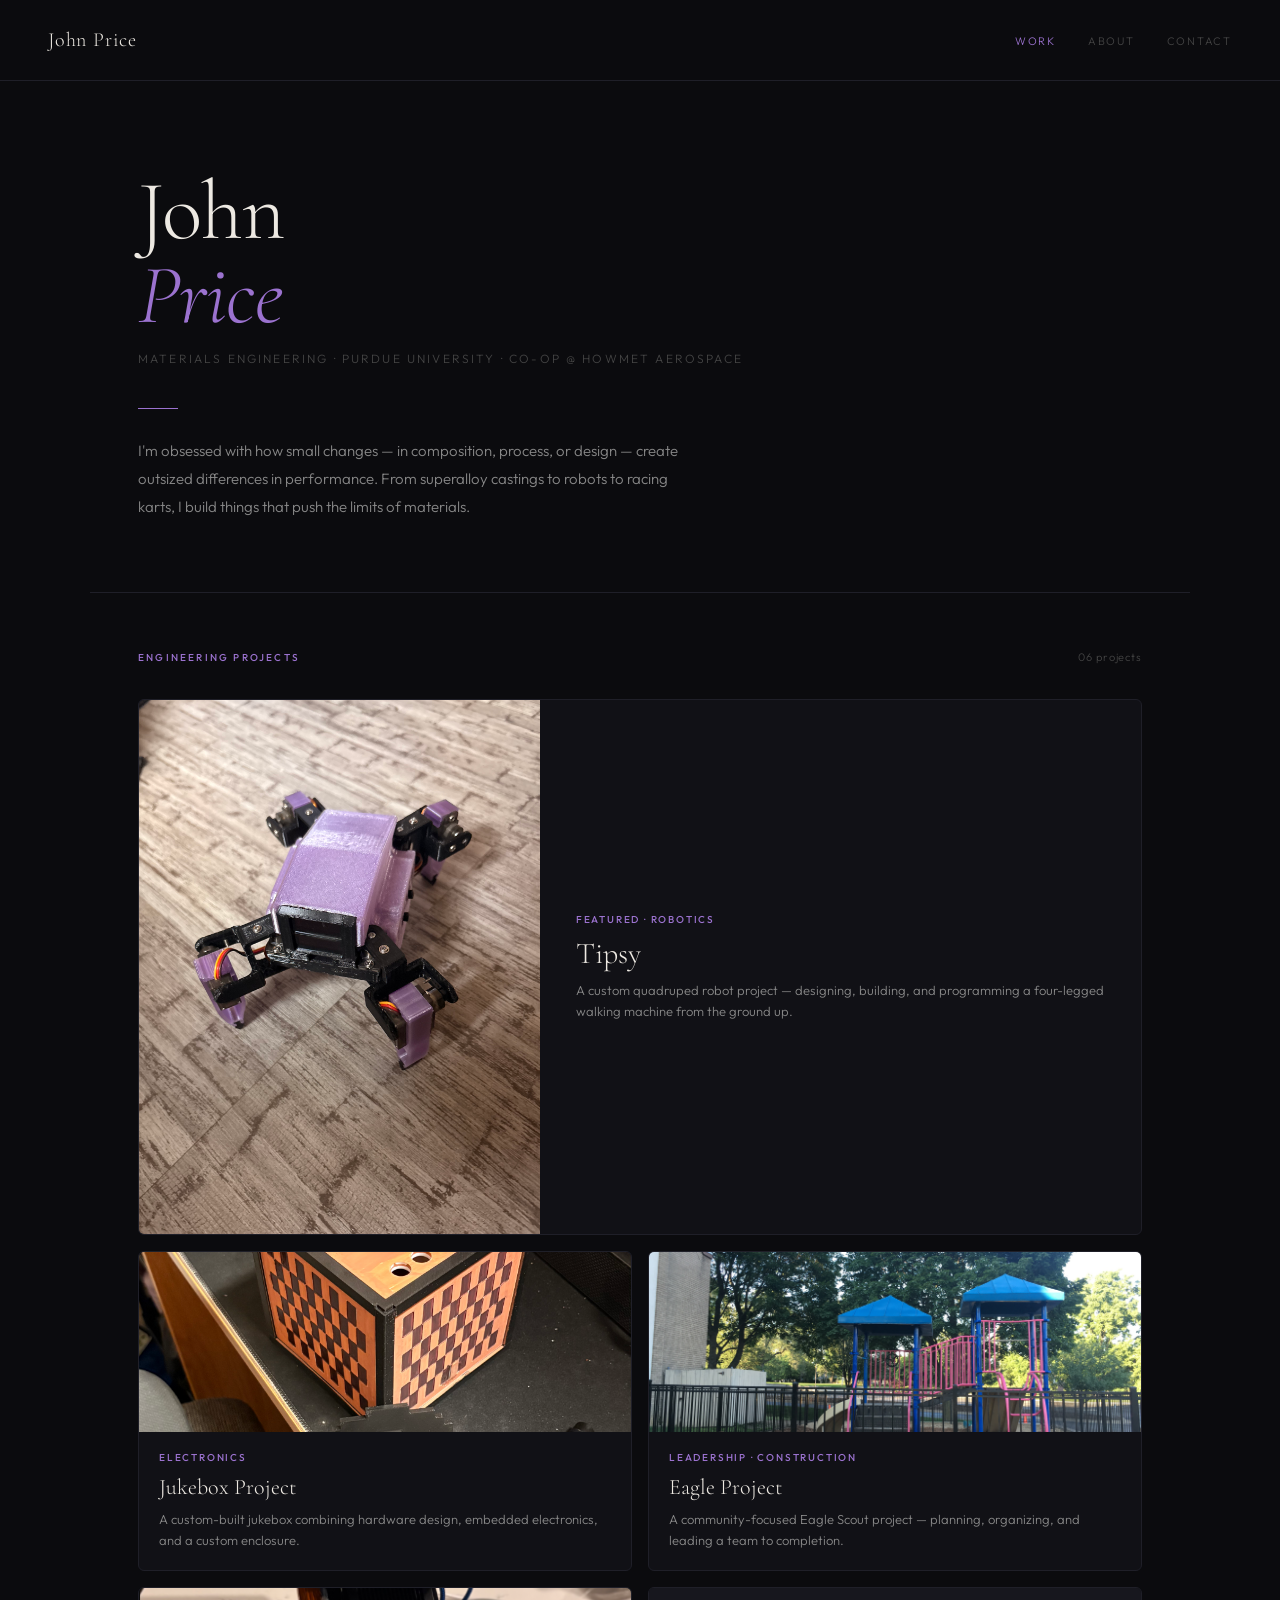
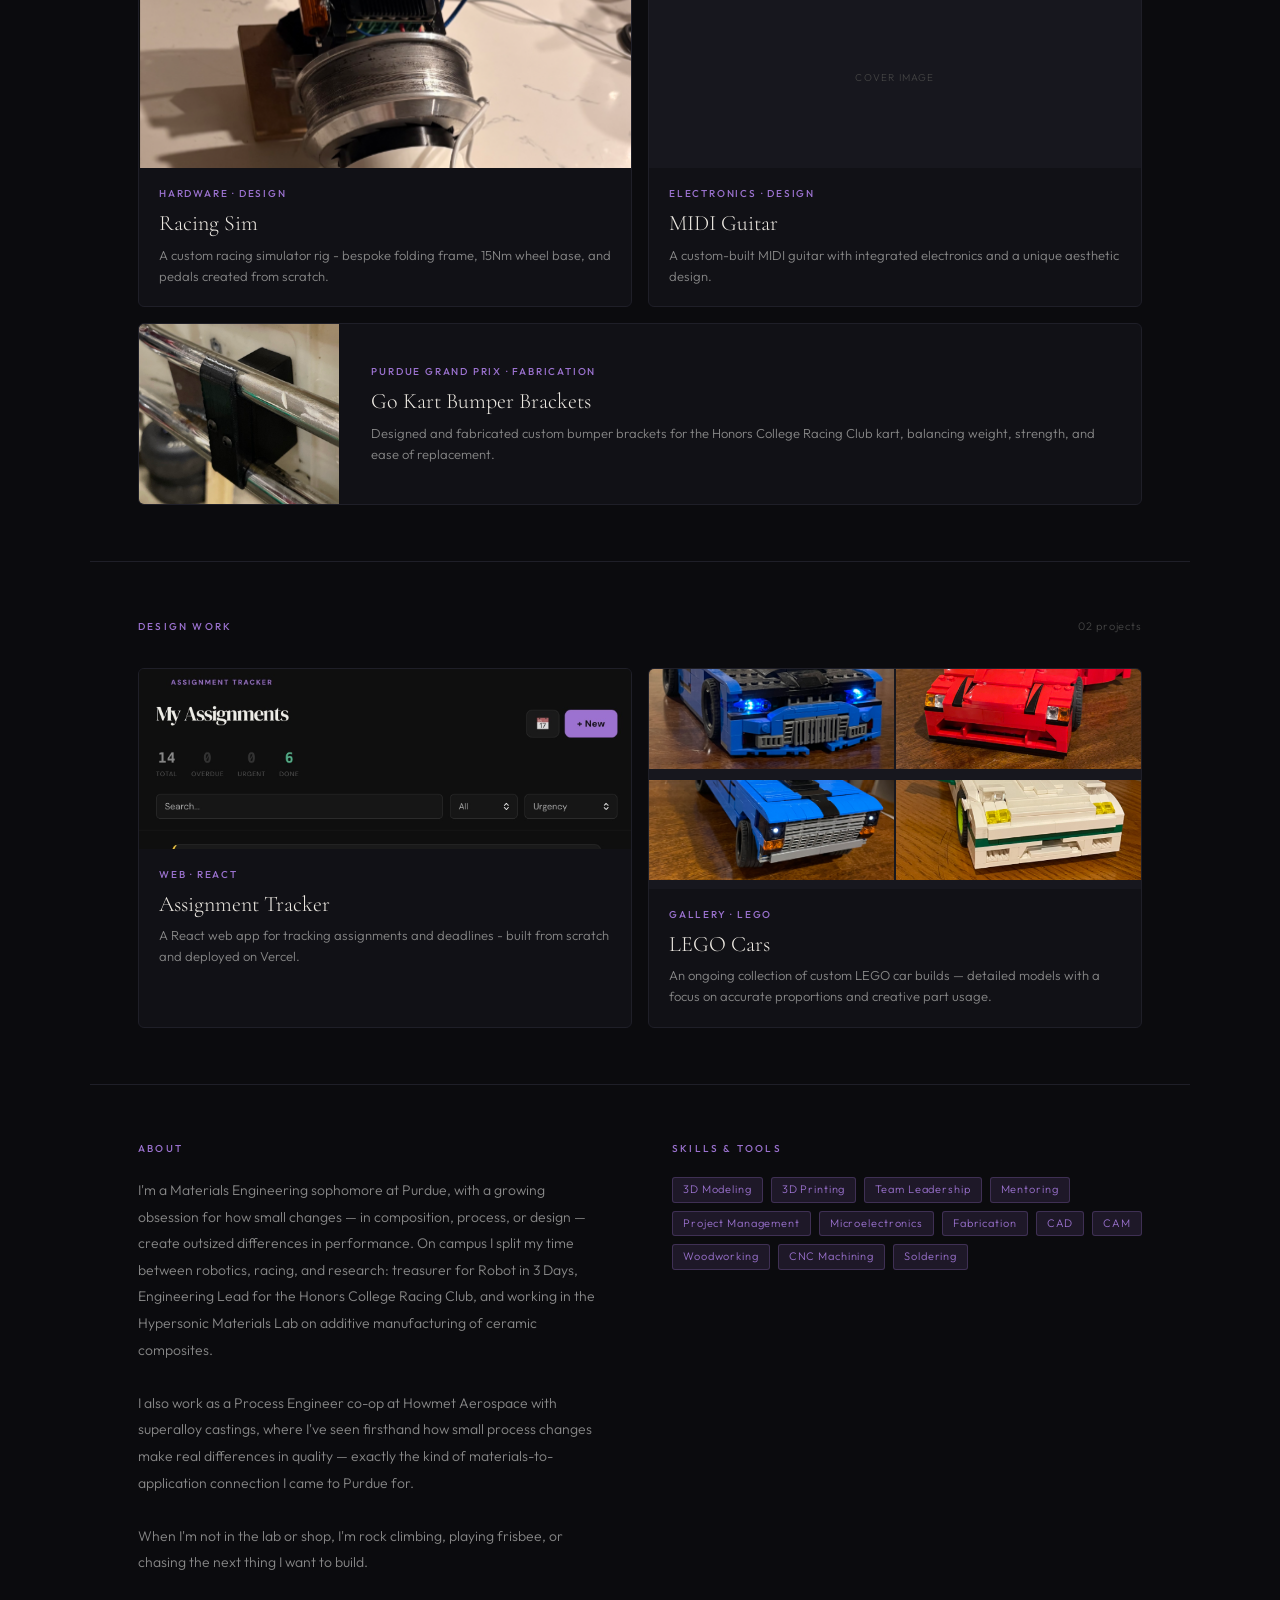
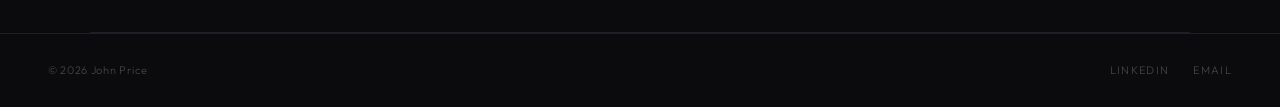
==== index.html @ 5c2ff410 "Jukebox page setup" ====
<!DOCTYPE html>
<html lang="en">
<head>
  <meta charset="UTF-8" />
  <meta name="viewport" content="width=device-width, initial-scale=1.0" />
  <title>John Price</title>
  <link rel="stylesheet" href="shared.css" />
  <style>
    /* ── Hero ───────────────────────────────────────────── */
    .hero {
      padding: 88px 48px 72px;
      border-bottom: 1px solid var(--border);
      max-width: 1100px;
      margin: 0 auto;
    }

    .hero-name {
      font-family: var(--serif);
      font-size: clamp(52px, 8vw, 84px);
      font-weight: 300;
      line-height: 1.0;
      color: var(--text);
      margin-bottom: 12px;
      letter-spacing: -0.01em;
    }

    .hero-name em {
      font-style: italic;
      color: var(--purple);
    }

    .hero-role {
      font-size: 12px;
      letter-spacing: 0.18em;
      text-transform: uppercase;
      color: var(--text3);
      margin-bottom: 40px;
    }

    .hero-divider {
      width: 40px;
      height: 1px;
      background: var(--purple);
      margin-bottom: 28px;
    }

    .hero-bio {
      font-size: 15px;
      line-height: 1.85;
      color: var(--text2);
      max-width: 560px;
    }

    /* ── Project sections ───────────────────────────────── */
    .projects-section {
      padding: 56px 48px;
      border-bottom: 1px solid var(--border);
      max-width: 1100px;
      margin: 0 auto;
    }

    .section-header {
      display: flex;
      justify-content: space-between;
      align-items: baseline;
      margin-bottom: 32px;
    }

    .section-count {
      font-size: 11px;
      color: var(--text3);
      letter-spacing: 0.08em;
    }

    /* ── Project grid ───────────────────────────────────── */
    .project-grid {
      display: grid;
      grid-template-columns: 1fr 1fr;
      gap: 16px;
    }

    .project-card {
      background: var(--bg2);
      border: 1px solid var(--border);
      border-radius: 6px;
      overflow: hidden;
      cursor: pointer;
      transition: border-color 0.25s, transform 0.2s;
      display: block;
    }

    .project-card:hover {
      border-color: var(--purple-border);
      transform: translateY(-2px);
    }

    .card-image {
      height: 180px;
      overflow: hidden;
      background: var(--bg3);
    }

    .card-image img {
      transition: transform 0.4s ease;
    }

    .project-card:hover .card-image img {
      transform: scale(1.03);
    }

    .card-body {
      padding: 18px 20px 20px;
    }

    .card-tag {
      font-size: 10px;
      letter-spacing: 0.18em;
      text-transform: uppercase;
      color: var(--purple);
      margin-bottom: 8px;
      font-weight: 500;
    }

    .card-title {
      font-family: var(--serif);
      font-size: 22px;
      font-weight: 300;
      color: var(--text);
      margin-bottom: 8px;
      line-height: 1.2;
    }

    .card-desc {
      font-size: 13px;
      color: var(--text2);
      line-height: 1.6;
    }

    /* Featured card spans full width */
    .project-card.featured {
      grid-column: 1 / -1;
      display: grid;
      grid-template-columns: 2fr 3fr;
    }

    .project-card.featured .card-image {
      height: 100%;
      min-height: 200px;
    }

    .project-card.featured .card-body {
      display: flex;
      flex-direction: column;
      justify-content: center;
      padding: 32px 36px;
    }

    .project-card.featured .card-title {
      font-size: 30px;
    }

    /* Gallery card — for image-heavy projects like LEGO */
    .project-card.gallery .card-image {
      height: 220px;
      display: grid;
      grid-template-columns: 1fr 1fr;
      grid-template-rows: 1fr 1fr;
      gap: 2px;
    }

    .project-card.gallery .card-image .img-cell {
      background: var(--bg3);
      overflow: hidden;
    }

    .project-card.gallery .card-image .img-cell img {
      transition: transform 0.4s ease;
    }

    .project-card:hover.gallery .card-image .img-cell img {
      transform: scale(1.04);
    }

    /* ── About section ──────────────────────────────────── */
    .about-section {
      padding: 56px 48px;
      border-bottom: 1px solid var(--border);
      max-width: 1100px;
      margin: 0 auto;
      display: grid;
      grid-template-columns: 1fr 1fr;
      gap: 64px;
      align-items: start;
    }

    .about-text {
      font-size: 14px;
      line-height: 1.9;
      color: var(--text2);
    }

    .skills-grid {
      display: flex;
      flex-wrap: wrap;
      gap: 8px;
      margin-top: 16px;
    }

    /* ── Responsive ─────────────────────────────────────── */
    @media (max-width: 768px) {
      .hero { padding: 56px 24px 48px; }
      .projects-section { padding: 40px 24px; }
      .project-grid { grid-template-columns: 1fr; }
      .project-card.featured { grid-template-columns: 1fr; }
      .project-card.featured .card-image { height: 200px; }
      .about-section { padding: 40px 24px; grid-template-columns: 1fr; gap: 36px; }
    }
  </style>
</head>
<body>

  <nav>
    <a href="index.html" class="nav-logo">John Price</a>
    <ul class="nav-links">
      <li><a href="#engineering" class="active">Work</a></li>
      <li><a href="#about">About</a></li>
      <li><a href="mailto:jcprice2024@gmail.com">Contact</a></li>
    </ul>
  </nav>

  <!-- ── Hero ─────────────────────────────────────────── -->
  <section class="hero">
    <div class="fade-up">
      <h1 class="hero-name">John<br><em>Price</em></h1>
    </div>
    <div class="fade-up">
      <p class="hero-role">Materials Engineering · Purdue University · Co-op @ Howmet Aerospace</p>
    </div>
    <div class="fade-up">
      <div class="hero-divider"></div>
      <p class="hero-bio">
        I'm obsessed with how small changes — in composition, process, or design — create outsized differences in performance. From superalloy castings to robots to racing karts, I build things that push the limits of materials.
      </p>
    </div>
  </section>

  <!-- ── Engineering Projects ──────────────────────────── -->
  <section class="projects-section" id="engineering">
    <div class="section-header">
      <span class="section-label">Engineering Projects</span>
      <span class="section-count">06 projects</span>
    </div>

    <div class="project-grid">

      <!-- FEATURED: Tipsy -->
      <a href="projects/tipsy.html" class="project-card featured fade-up">
        <div class="card-image">
          <img src="../images/tipsy-cover.jpeg" alt="Tipsy robot">
        </div>
        <div class="card-body">
          <div class="card-tag">Featured · Robotics</div>
          <h2 class="card-title">Tipsy</h2>
          <p class="card-desc">A custom quadruped robot project — designing, building, and programming a four-legged walking machine from the ground up.</p>
        </div>
      </a>

      <!-- Jukebox -->
      <a href="projects/jukebox.html" class="project-card fade-up">
        <div class="card-image">
          <img src="../images/jukebox.jpeg" alt="Jukebox project">
          <div class="img-placeholder">Cover image</div>
        </div>
        <div class="card-body">
          <div class="card-tag">Electronics</div>
          <h2 class="card-title">Jukebox Project</h2>
          <p class="card-desc">A custom-built jukebox combining hardware design, embedded electronics, and a custom enclosure.</p>
        </div>
      </a>

      <!-- Eagle Project -->
      <a href="projects/eagle-project.html" class="project-card fade-up">
        <div class="card-image">
          <img src="../images/EPMain.JPG" alt="Eagle Project" >
          <div class="img-placeholder">Cover image</div>
        </div>
        <div class="card-body">
          <div class="card-tag">Leadership · Construction</div>
          <h2 class="card-title">Eagle Project</h2>
          <p class="card-desc">A community-focused Eagle Scout project — planning, organizing, and leading a team to completion.</p>
        </div>
      </a>

      <!-- Racing Sim -->
      <a href="projects/racing-sim.html" class="project-card fade-up">
        <div class="card-image">
          <img src="../images/sim-cover.jpeg" alt="Racing Sim">
        </div>
        <div class="card-body">
          <div class="card-tag">Hardware · Design</div>
          <h2 class="card-title">Racing Sim</h2>
          <p class="card-desc">A custom racing simulator rig - bespoke folding frame, 15Nm wheel base, and pedals created from scratch.</p>
        </div>
      </a>

      <!-- MIDI Guitar -->
       <a href="projects/midi-guitar.html" class="project-card fade-up">
        <div class="card-image">
          <!-- <img src="../images/midi-cover.jpg" alt="MIDI Guitar"> -->
          <div class="img-placeholder">Cover image</div>
        </div>
        <div class="card-body">
          <div class="card-tag">Electronics · Design</div>
          <h2 class="card-title">MIDI Guitar</h2>
          <p class="card-desc">A custom-built MIDI guitar with integrated electronics and a unique aesthetic design.</p>
        </div>
      </a>

      <!-- Kart Bumper Brackets -->
      <a href="projects/kart-brackets.html" class="project-card fade-up" style="grid-column: 1 / -1; grid-template-columns: 1fr 4fr; display: grid;">
        <div class="card-image" style="min-height: 140px;">
          <img src="../images/BBMain.jpg" alt="Kart Brackets">
          <div class="img-placeholder">Cover image</div>
        </div>
        <div class="card-body" style="display:flex; flex-direction:column; justify-content:center; padding: 24px 32px;">
          <div class="card-tag">Purdue Grand Prix · Fabrication</div>
          <h2 class="card-title">Go Kart Bumper Brackets</h2>
          <p class="card-desc">Designed and fabricated custom bumper brackets for the Honors College Racing Club kart, balancing weight, strength, and ease of replacement.</p>
        </div>
      </a>

    </div>
  </section>

  <!-- ── Design Work ────────────────────────────────────── -->
  <section class="projects-section" id="design">
    <div class="section-header">
      <span class="section-label">Design Work</span>
      <span class="section-count">02 projects</span>
    </div>

    <div class="project-grid">

      <!-- Assignment Tracker -->
      <a href="projects/assignment-tracker.html" class="project-card fade-up">
        <div class="card-image">
          <img src="../images/AT.jpeg" alt="Assignment Tracker" style="width:100%; height:300px; object-fit:cover; object-position:center top; display:block;">
          <div class="img-placeholder">Cover image</div>
        </div>
        <div class="card-body">
          <div class="card-tag">Web · React</div>
          <h2 class="card-title">Assignment Tracker</h2>
          <p class="card-desc">A React web app for tracking assignments and deadlines - built from scratch and deployed on Vercel.</p>
        </div>
      </a>

      <!-- LEGO Cars — gallery style -->
      <a href="projects/lego-cars.html" class="project-card gallery fade-up">
        <div class="card-image">
          <!-- Replace these with real thumbnails -->
          <img src="../images/camaro-cover.jpeg" alt="Camaro" style="width:100%; height:100px; object-fit:cover; object-position:center bottom; display:block;">
          <img src="../images/f40-cover.jpeg" alt="F40" style="width:100%; height:100px; object-fit:cover; object-position:center bottom; display:block;">
          <img src="../images/truck-cover.jpeg" alt="Truck" style="width:100%; height:100px; object-fit:cover; object-position:center bottom; display:block;">
          <img src="../images/rx7-cover.jpeg" alt="RX-7" style="width:100%; height:100px; object-fit:cover; object-position:center bottom; display:block;">
        </div>
        <div class="card-body">
          <div class="card-tag">Gallery · LEGO</div>
          <h2 class="card-title">LEGO Cars</h2>
          <p class="card-desc">An ongoing collection of custom LEGO car builds — detailed models with a focus on accurate proportions and creative part usage.</p>
        </div>
      </a>

    </div>
  </section>

  <!-- ── About ──────────────────────────────────────────── -->
  <section class="about-section" id="about">
    <div>
      <p class="section-label" style="margin-bottom: 20px;">About</p>
      <p class="about-text">
        I'm a Materials Engineering sophomore at Purdue, with a growing obsession for how small changes — in composition, process, or design — create outsized differences in performance. On campus I split my time between robotics, racing, and research: treasurer for Robot in 3 Days, Engineering Lead for the Honors College Racing Club, and working in the Hypersonic Materials Lab on additive manufacturing of ceramic composites.
        <br><br>
        I also work as a Process Engineer co-op at Howmet Aerospace with superalloy castings, where I've seen firsthand how small process changes make real differences in quality — exactly the kind of materials-to-application connection I came to Purdue for.
        <br><br>
        When I'm not in the lab or shop, I'm rock climbing, playing frisbee, or chasing the next thing I want to build.
      </p>
    </div>
    <div>
      <p class="section-label" style="margin-bottom: 20px;">Skills & Tools</p>
      <div class="skills-grid">
        <span class="tag">3D Modeling</span>
        <span class="tag">3D Printing</span>
        <span class="tag">Team Leadership</span>
        <span class="tag">Mentoring</span>
        <span class="tag">Project Management</span>
        <span class="tag">Microelectronics</span>
        <span class="tag">Fabrication</span>
        <span class="tag">CAD</span>
        <span class="tag">CAM</span>
        <span class="tag">Woodworking</span>
        <span class="tag">CNC Machining</span>
        <span class="tag">Soldering</span>
      </div>
    </div>
  </section>

  <footer>
    <span class="footer-copy">© 2026 John Price</span>
    <div class="footer-links">
      <a href="https://www.linkedin.com/in/johnprice7/" target="_blank">LinkedIn</a>
      <a href="mailto:jcprice2024@gmail.com">Email</a>
    </div>
  </footer>

</body>
</html>
---- shared.css ----
@import url('https://fonts.googleapis.com/css2?family=Cormorant+Garamond:ital,wght@0,300;0,400;1,300;1,400&family=Outfit:wght@300;400;500&display=swap');

:root {
  --bg:        #0b0b0e;
  --bg2:       #111116;
  --bg3:       #17171e;
  --border:    #1f1f28;
  --border2:   #2a2a36;
  --purple:    #9b72cf;
  --purple-dim:#9b72cf22;
  --purple-border: #9b72cf44;
  --text:      #ede9e2;
  --text2:     #888;
  --text3:     #444;
  --serif:     'Cormorant Garamond', Georgia, serif;
  --sans:      'Outfit', system-ui, sans-serif;
}

*, *::before, *::after { box-sizing: border-box; margin: 0; padding: 0; }

html { scroll-behavior: smooth; }

body {
  background: var(--bg);
  color: var(--text);
  font-family: var(--sans);
  font-weight: 300;
  line-height: 1.6;
  -webkit-font-smoothing: antialiased;
}

a { color: inherit; text-decoration: none; }

img {
  width: 100%;
  height: 100%;
  object-fit: cover;
  display: block;
}

/* ── Nav ──────────────────────────────────────────────── */
nav {
  display: flex;
  justify-content: space-between;
  align-items: center;
  padding: 24px 48px;
  border-bottom: 1px solid var(--border);
  position: sticky;
  top: 0;
  background: var(--bg);
  z-index: 100;
}

.nav-logo {
  font-family: var(--serif);
  font-size: 20px;
  font-weight: 300;
  letter-spacing: 0.04em;
  color: var(--text);
}

.nav-links {
  display: flex;
  gap: 32px;
  list-style: none;
}

.nav-links a {
  font-size: 11px;
  letter-spacing: 0.16em;
  text-transform: uppercase;
  color: var(--text3);
  transition: color 0.2s;
}

.nav-links a:hover,
.nav-links a.active { color: var(--purple); }

/* ── Section label ────────────────────────────────────── */
.section-label {
  font-size: 10px;
  letter-spacing: 0.22em;
  text-transform: uppercase;
  color: var(--purple);
  font-family: var(--sans);
  font-weight: 500;
}

/* ── Tags / pills ─────────────────────────────────────── */
.tag {
  display: inline-block;
  font-size: 11px;
  letter-spacing: 0.08em;
  color: var(--purple);
  border: 1px solid var(--purple-border);
  background: var(--purple-dim);
  border-radius: 3px;
  padding: 3px 10px;
  font-family: var(--sans);
}

/* ── Image placeholder (used until real images added) ─── */
.img-placeholder {
  width: 100%;
  height: 100%;
  background: var(--bg3);
  display: flex;
  align-items: center;
  justify-content: center;
  font-size: 10px;
  letter-spacing: 0.12em;
  text-transform: uppercase;
  color: var(--text3);
  font-family: var(--sans);
}

/* ── Footer ───────────────────────────────────────────── */
footer {
  padding: 28px 48px;
  border-top: 1px solid var(--border);
  display: flex;
  justify-content: space-between;
  align-items: center;
}

.footer-copy {
  font-size: 11px;
  color: var(--text3);
  letter-spacing: 0.06em;
}

.footer-links {
  display: flex;
  gap: 24px;
}

.footer-links a {
  font-size: 11px;
  letter-spacing: 0.12em;
  text-transform: uppercase;
  color: var(--text3);
  transition: color 0.2s;
}

.footer-links a:hover { color: var(--purple); }

/* ── Animations ───────────────────────────────────────── */
@keyframes fadeUp {
  from { opacity: 0; transform: translateY(18px); }
  to   { opacity: 1; transform: translateY(0); }
}

.fade-up {
  opacity: 0;
  animation: fadeUp 0.6s ease forwards;
}

.fade-up:nth-child(1) { animation-delay: 0.05s; }
.fade-up:nth-child(2) { animation-delay: 0.15s; }
.fade-up:nth-child(3) { animation-delay: 0.25s; }
.fade-up:nth-child(4) { animation-delay: 0.35s; }
.fade-up:nth-child(5) { animation-delay: 0.45s; }
.fade-up:nth-child(6) { animation-delay: 0.55s; }

/* ── Responsive ───────────────────────────────────────── */
@media (max-width: 768px) {
  nav { padding: 18px 24px; }
  footer { padding: 20px 24px; flex-direction: column; gap: 16px; text-align: center; }
}

.cover-main img, .cover-thumb img,
.img-full img, .img-half img, .img-third img {
  width: 100%;
  height: 100%;
  object-fit: cover;
  display: block;
}
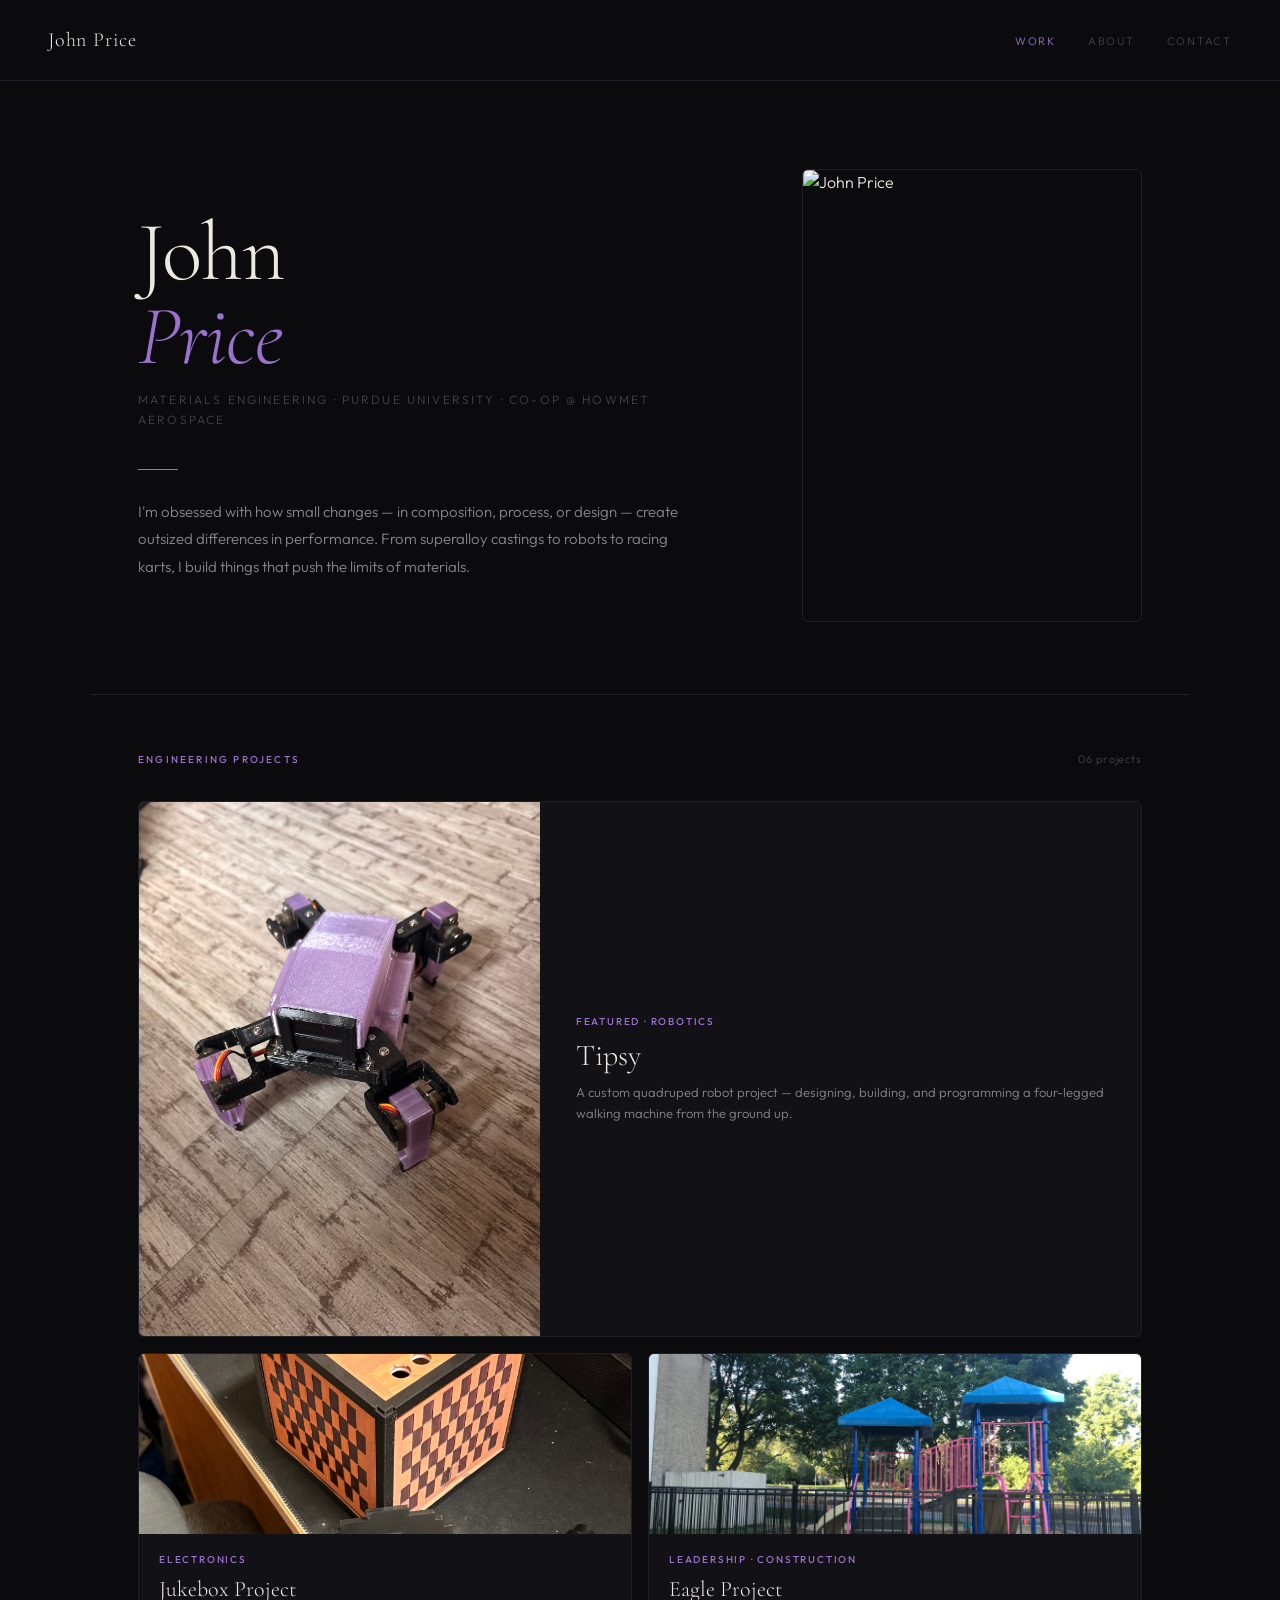
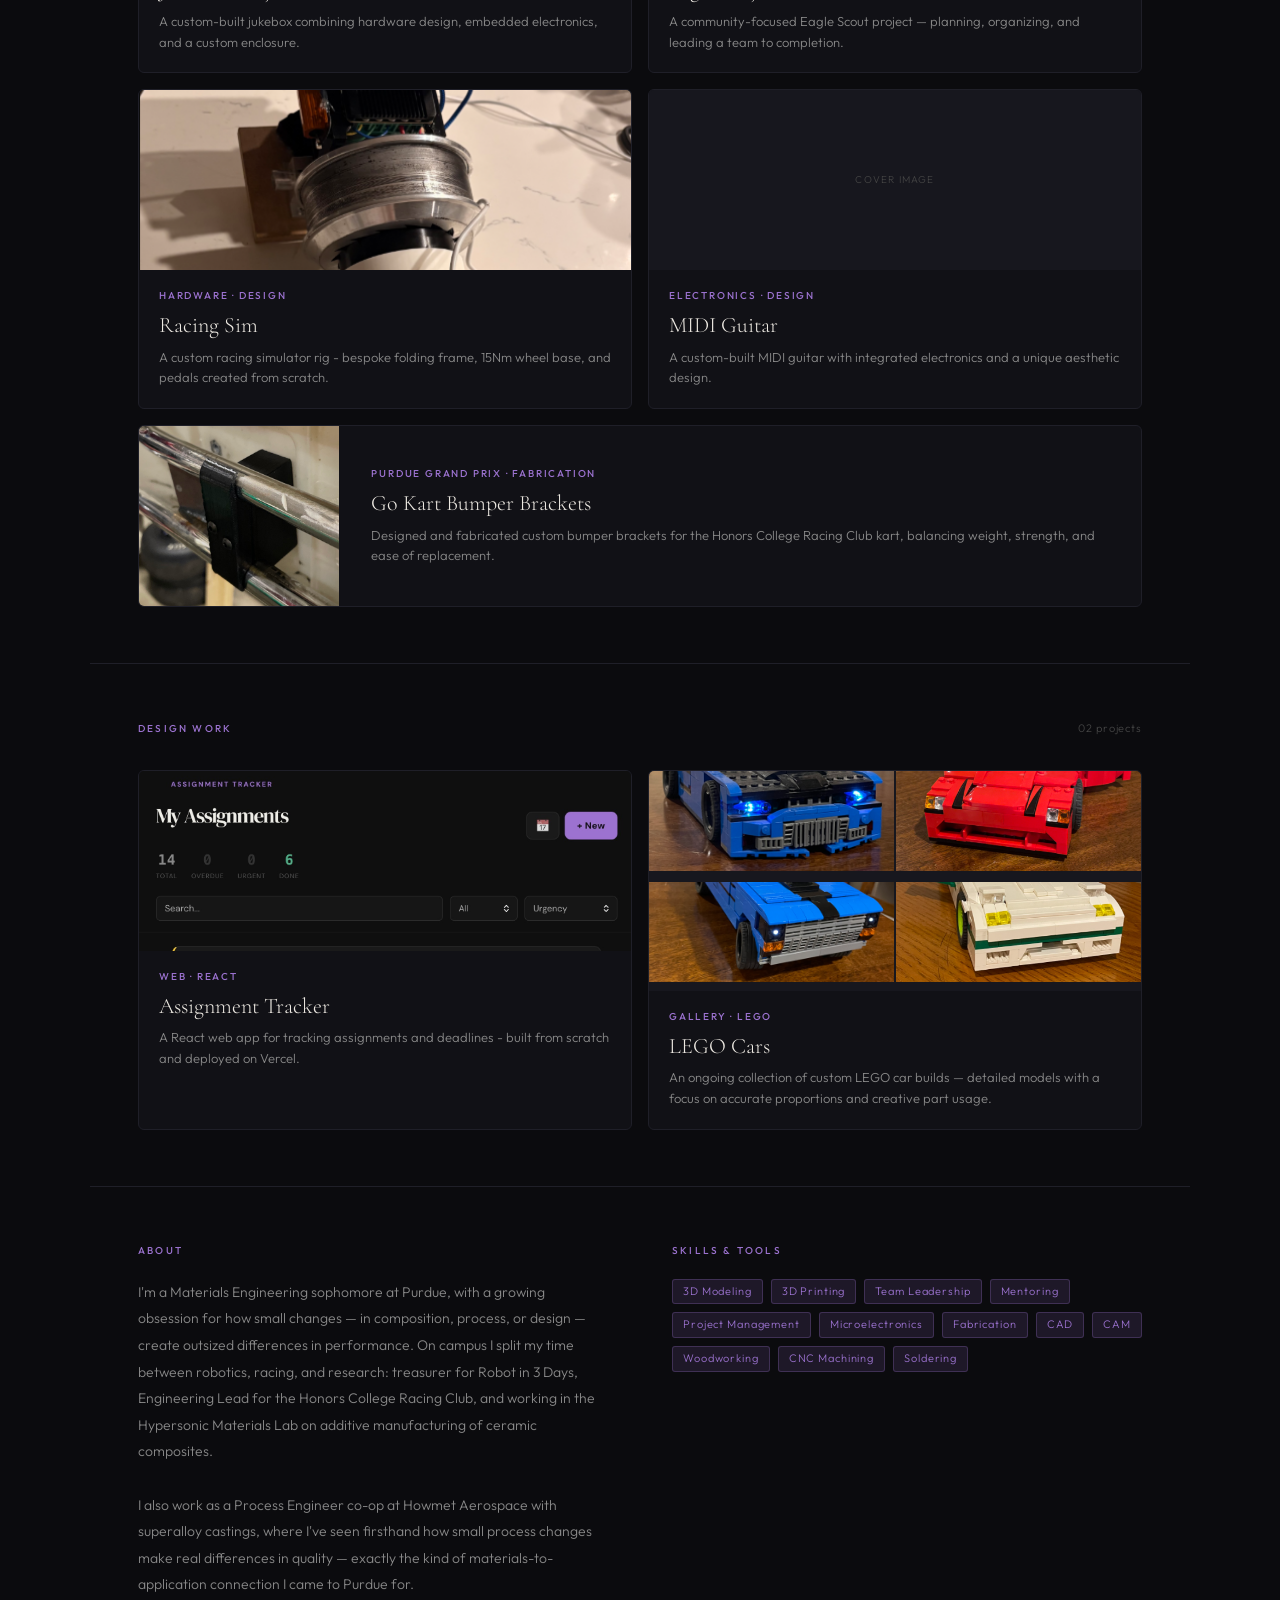
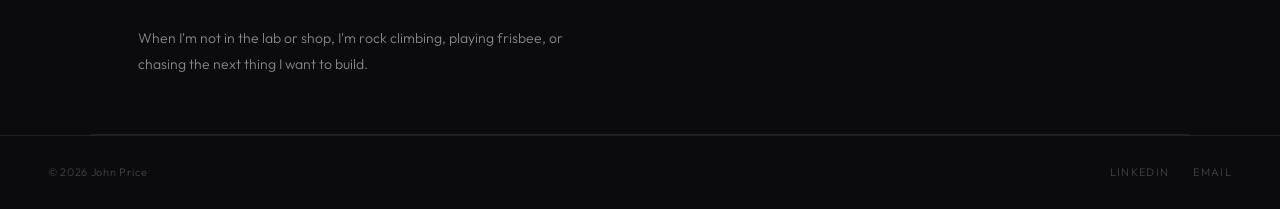
==== commit 4e148d60: "Headshot added" ====
--- a/index.html
+++ b/index.html
@@ -12,6 +12,26 @@
       border-bottom: 1px solid var(--border);
       max-width: 1100px;
       margin: 0 auto;
+      display: grid;
+      grid-template-columns: 1fr 340px;
+      gap: 64px;
+      align-items: center;
+    }
+
+    .hero-photo {
+      width: 100%;
+      aspect-ratio: 3 / 4;
+      border-radius: 6px;
+      overflow: hidden;
+      border: 1px solid var(--border);
+    }
+
+    .hero-photo img {
+      width: 100%;
+      height: 100%;
+      object-fit: cover;
+      object-position: center top;
+      display: block;
     }
 
     .hero-name {
@@ -214,6 +234,8 @@
       .project-card.featured { grid-template-columns: 1fr; }
       .project-card.featured .card-image { height: 200px; }
       .about-section { padding: 40px 24px; grid-template-columns: 1fr; gap: 36px; }
+      .hero { grid-template-columns: 1fr; }
+      .hero-photo { aspect-ratio: 1 / 1; max-width: 240px; }
     }
   </style>
 </head>
@@ -230,6 +252,7 @@
 
   <!-- ── Hero ─────────────────────────────────────────── -->
   <section class="hero">
+  <div>
     <div class="fade-up">
       <h1 class="hero-name">John<br><em>Price</em></h1>
     </div>
@@ -242,7 +265,11 @@
         I'm obsessed with how small changes — in composition, process, or design — create outsized differences in performance. From superalloy castings to robots to racing karts, I build things that push the limits of materials.
       </p>
     </div>
-  </section>
+  </div>
+  <div class="hero-photo fade-up">
+    <img src="images/Headshot.jpg" alt="John Price">
+  </div>
+</section>
 
   <!-- ── Engineering Projects ──────────────────────────── -->
   <section class="projects-section" id="engineering">
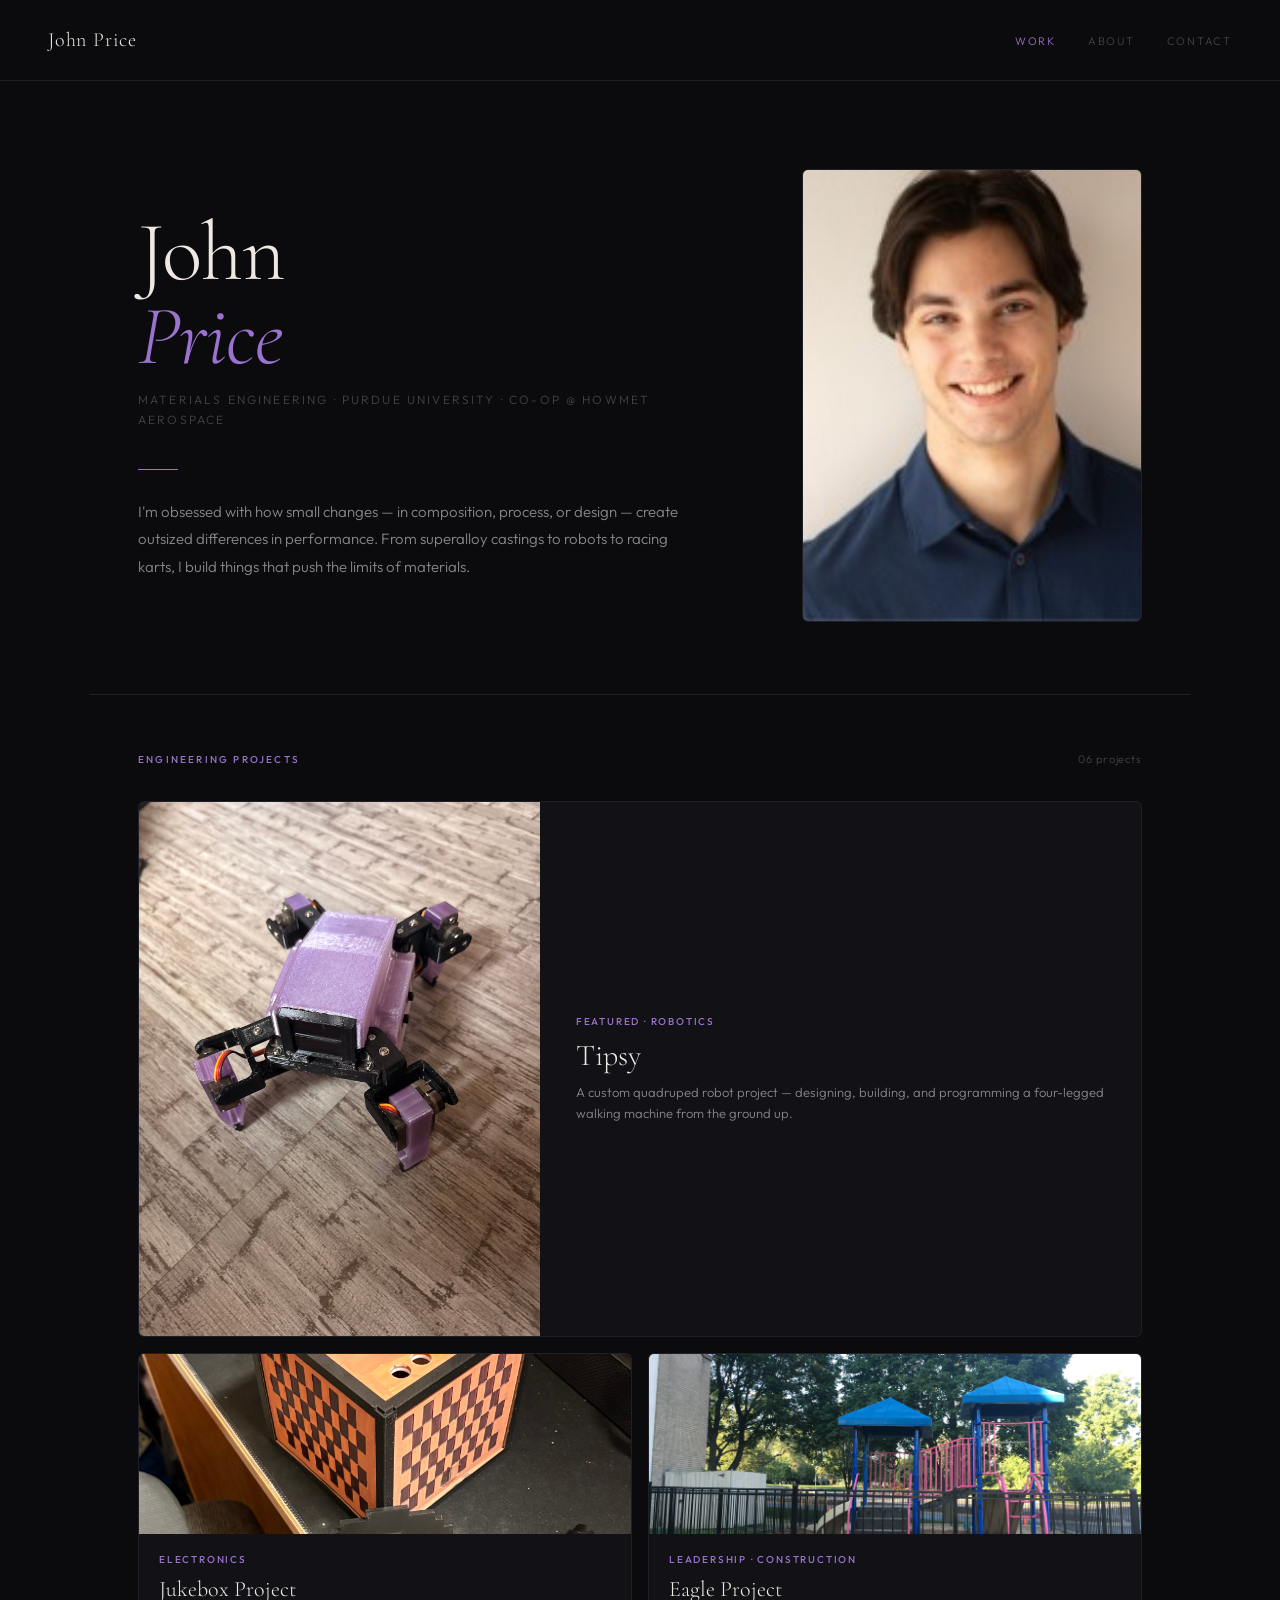
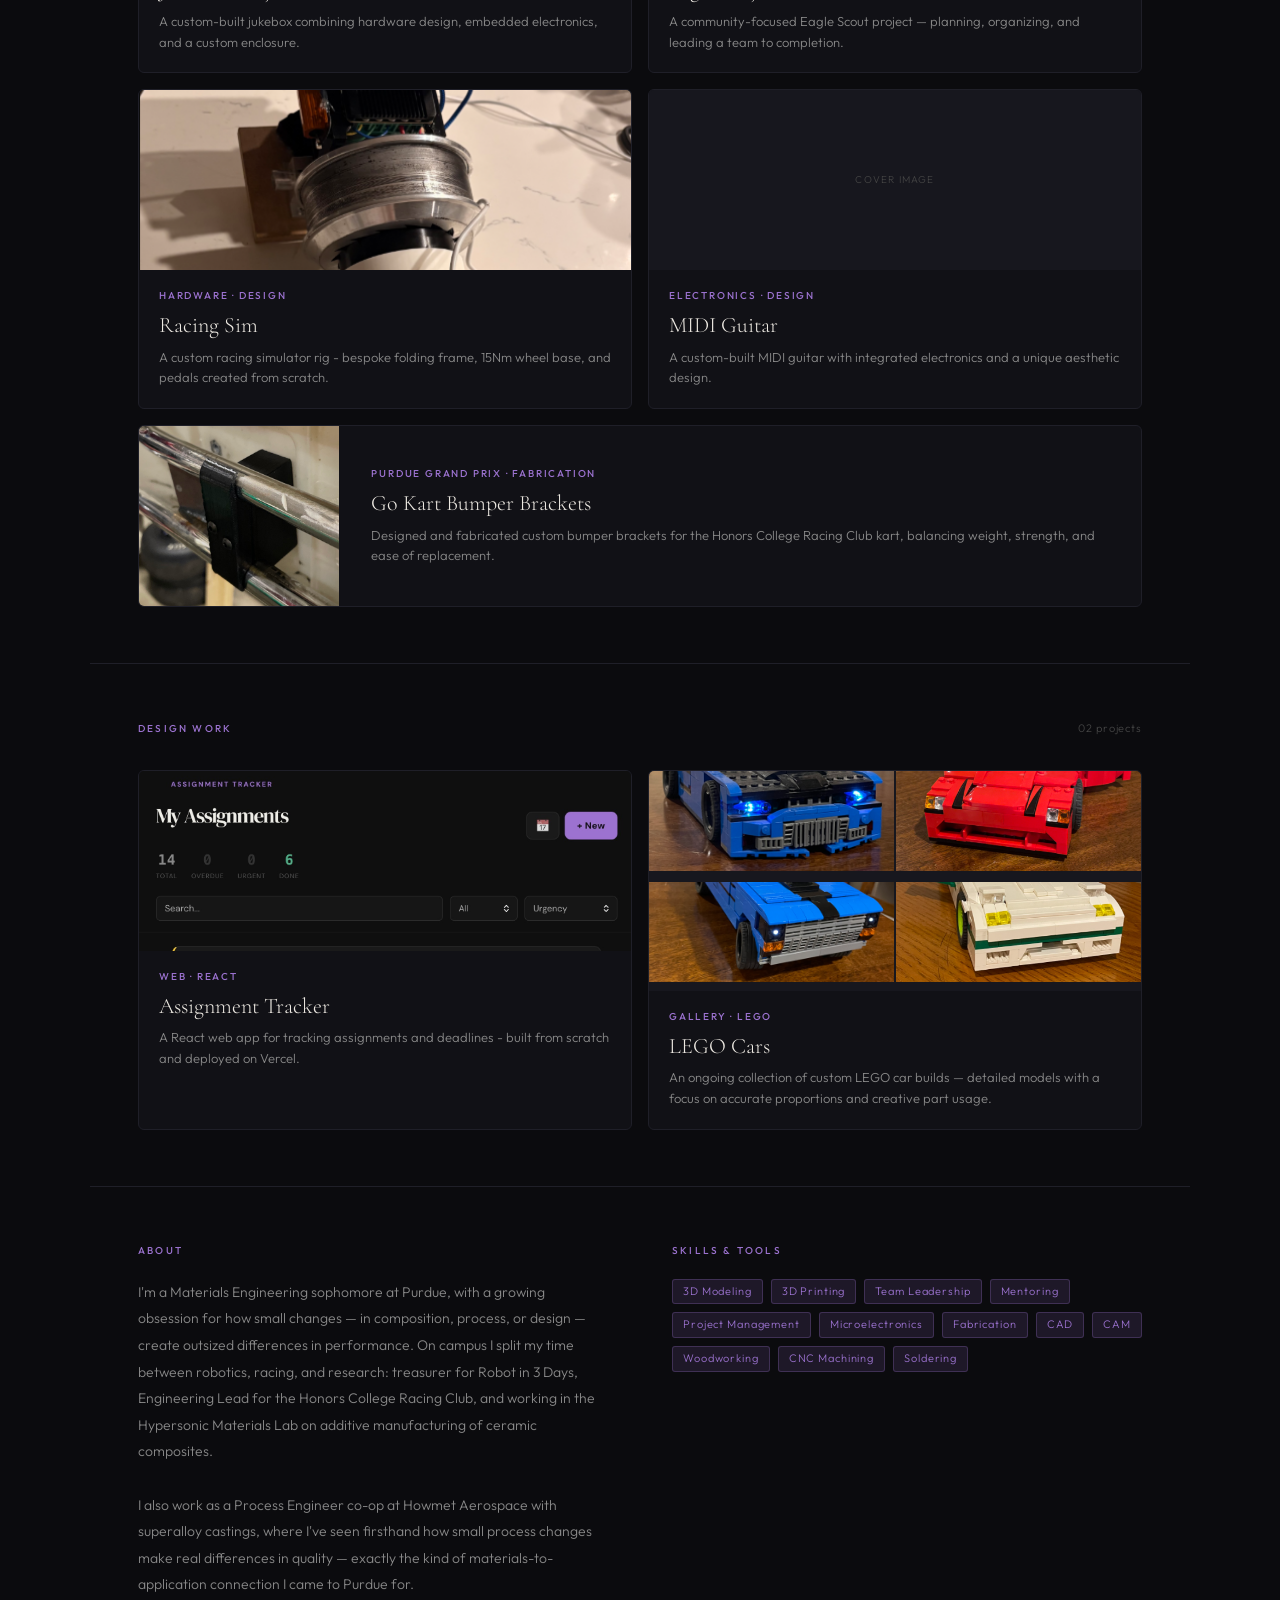
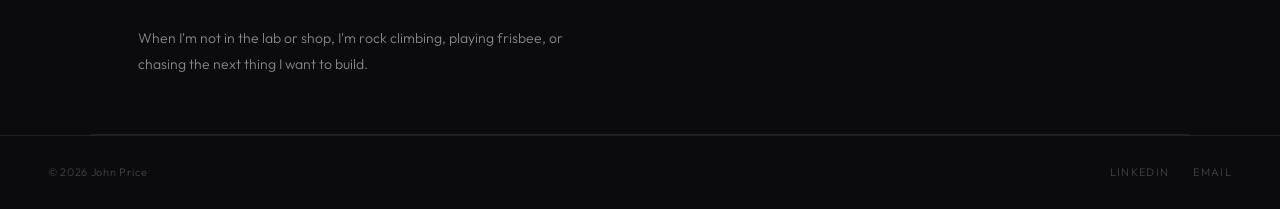
==== commit 00eeb628: "Headshot added" ====
--- a/index.html
+++ b/index.html
@@ -267,7 +267,7 @@
     </div>
   </div>
   <div class="hero-photo fade-up">
-    <img src="images/Headshot.jpg" alt="John Price">
+    <img src="images/Headshot2.jpg" alt="John Price">
   </div>
 </section>
 
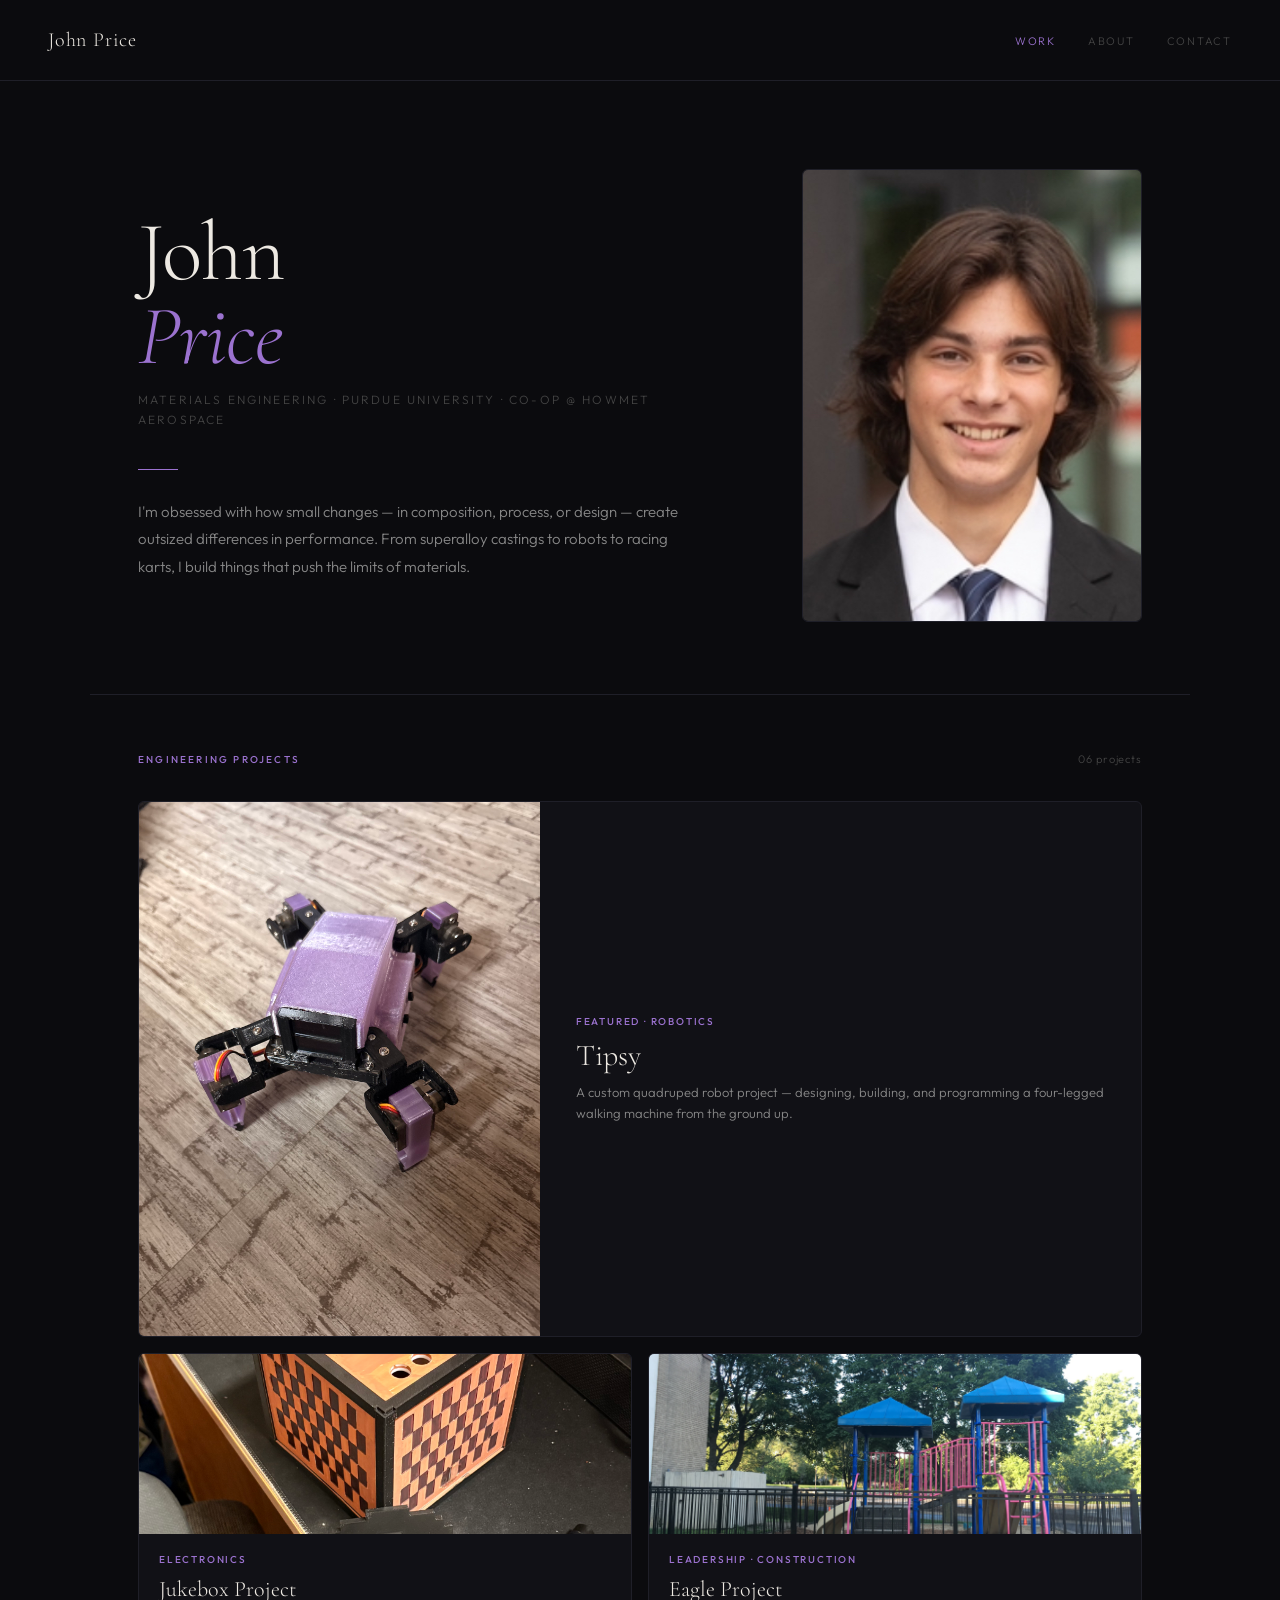
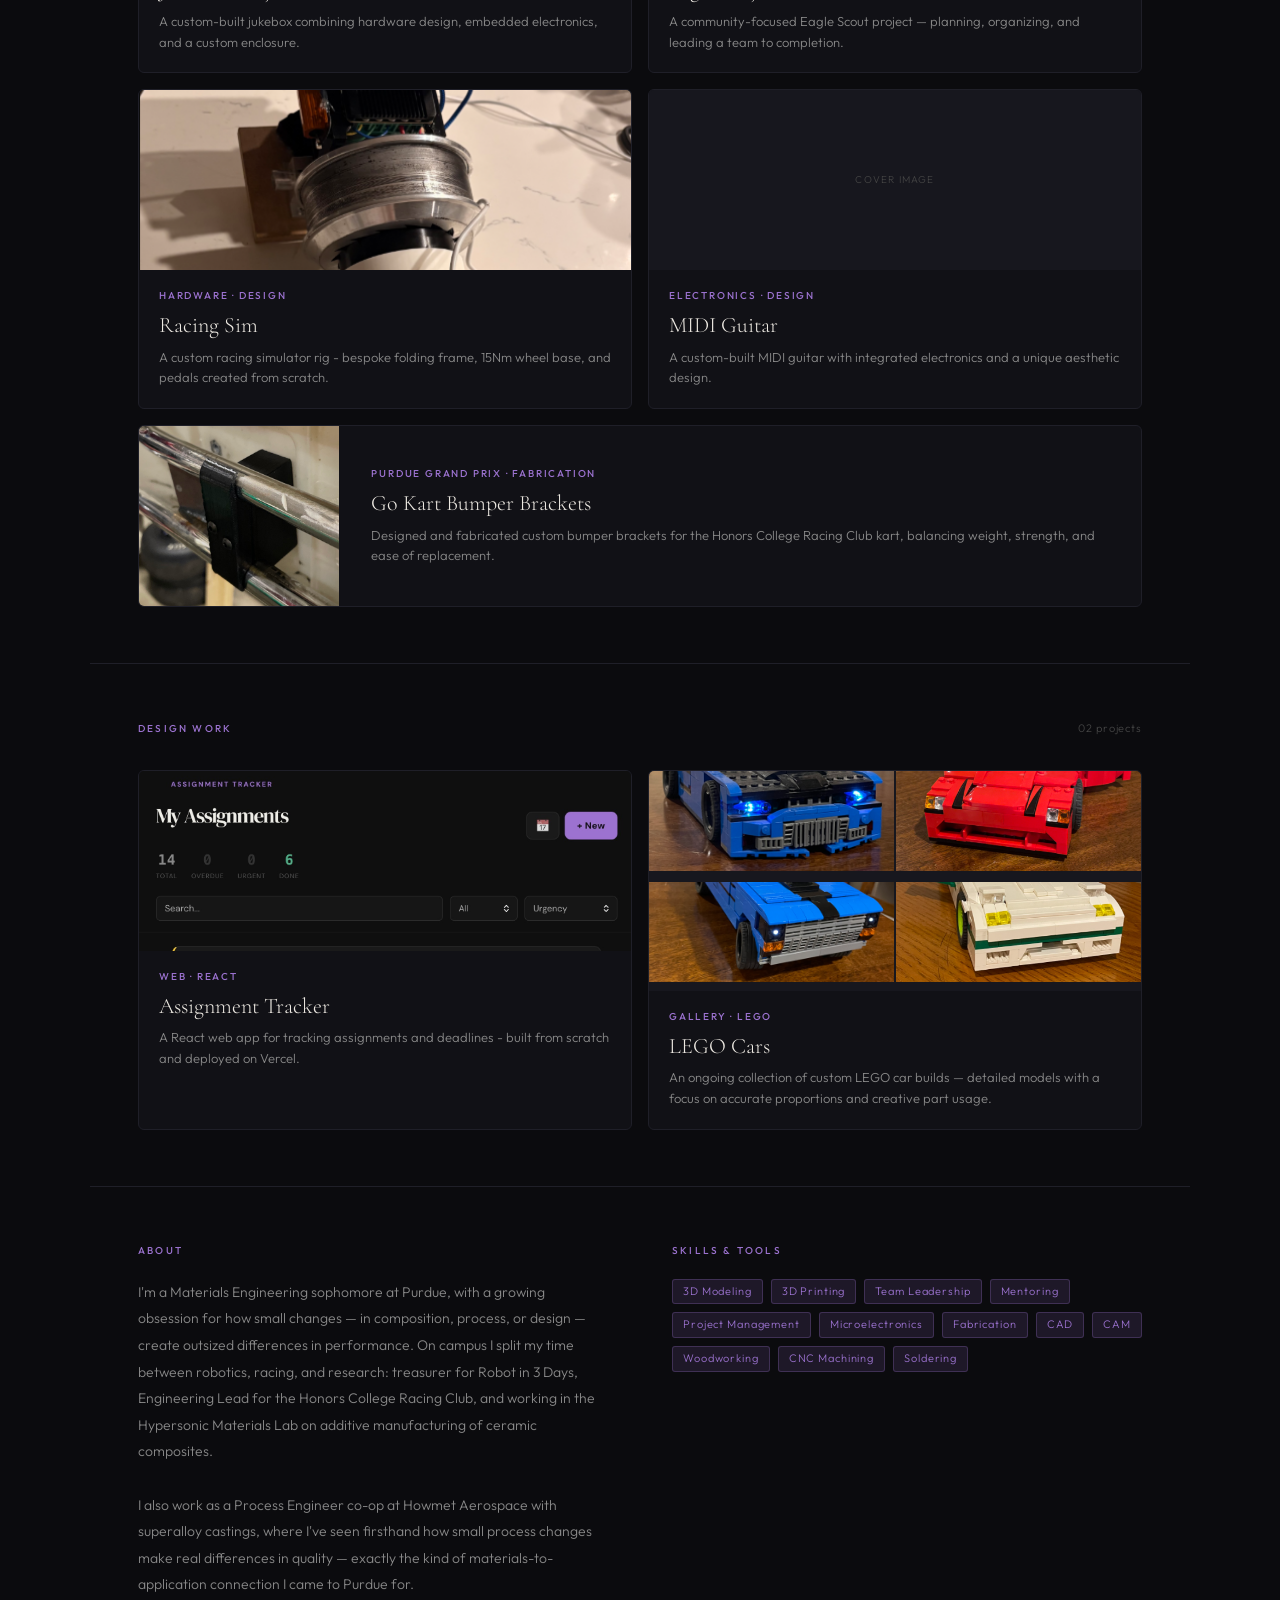
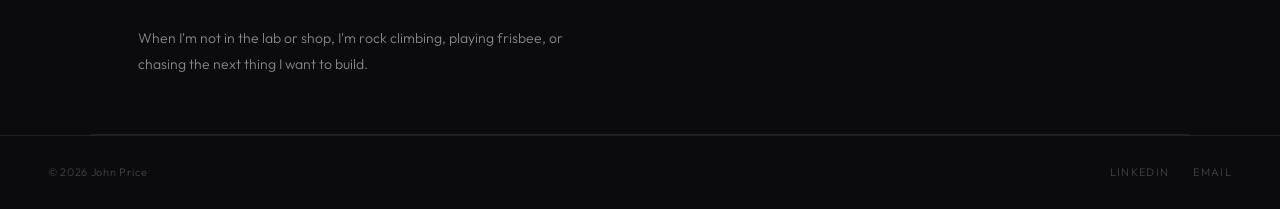
==== commit 7114d78d: "changing headshot" ====
--- a/index.html
+++ b/index.html
@@ -267,7 +267,7 @@
     </div>
   </div>
   <div class="hero-photo fade-up">
-    <img src="images/Headshot2.jpg" alt="John Price">
+    <img src="images/ProfilePic.jpg" alt="John Price">
   </div>
 </section>
 
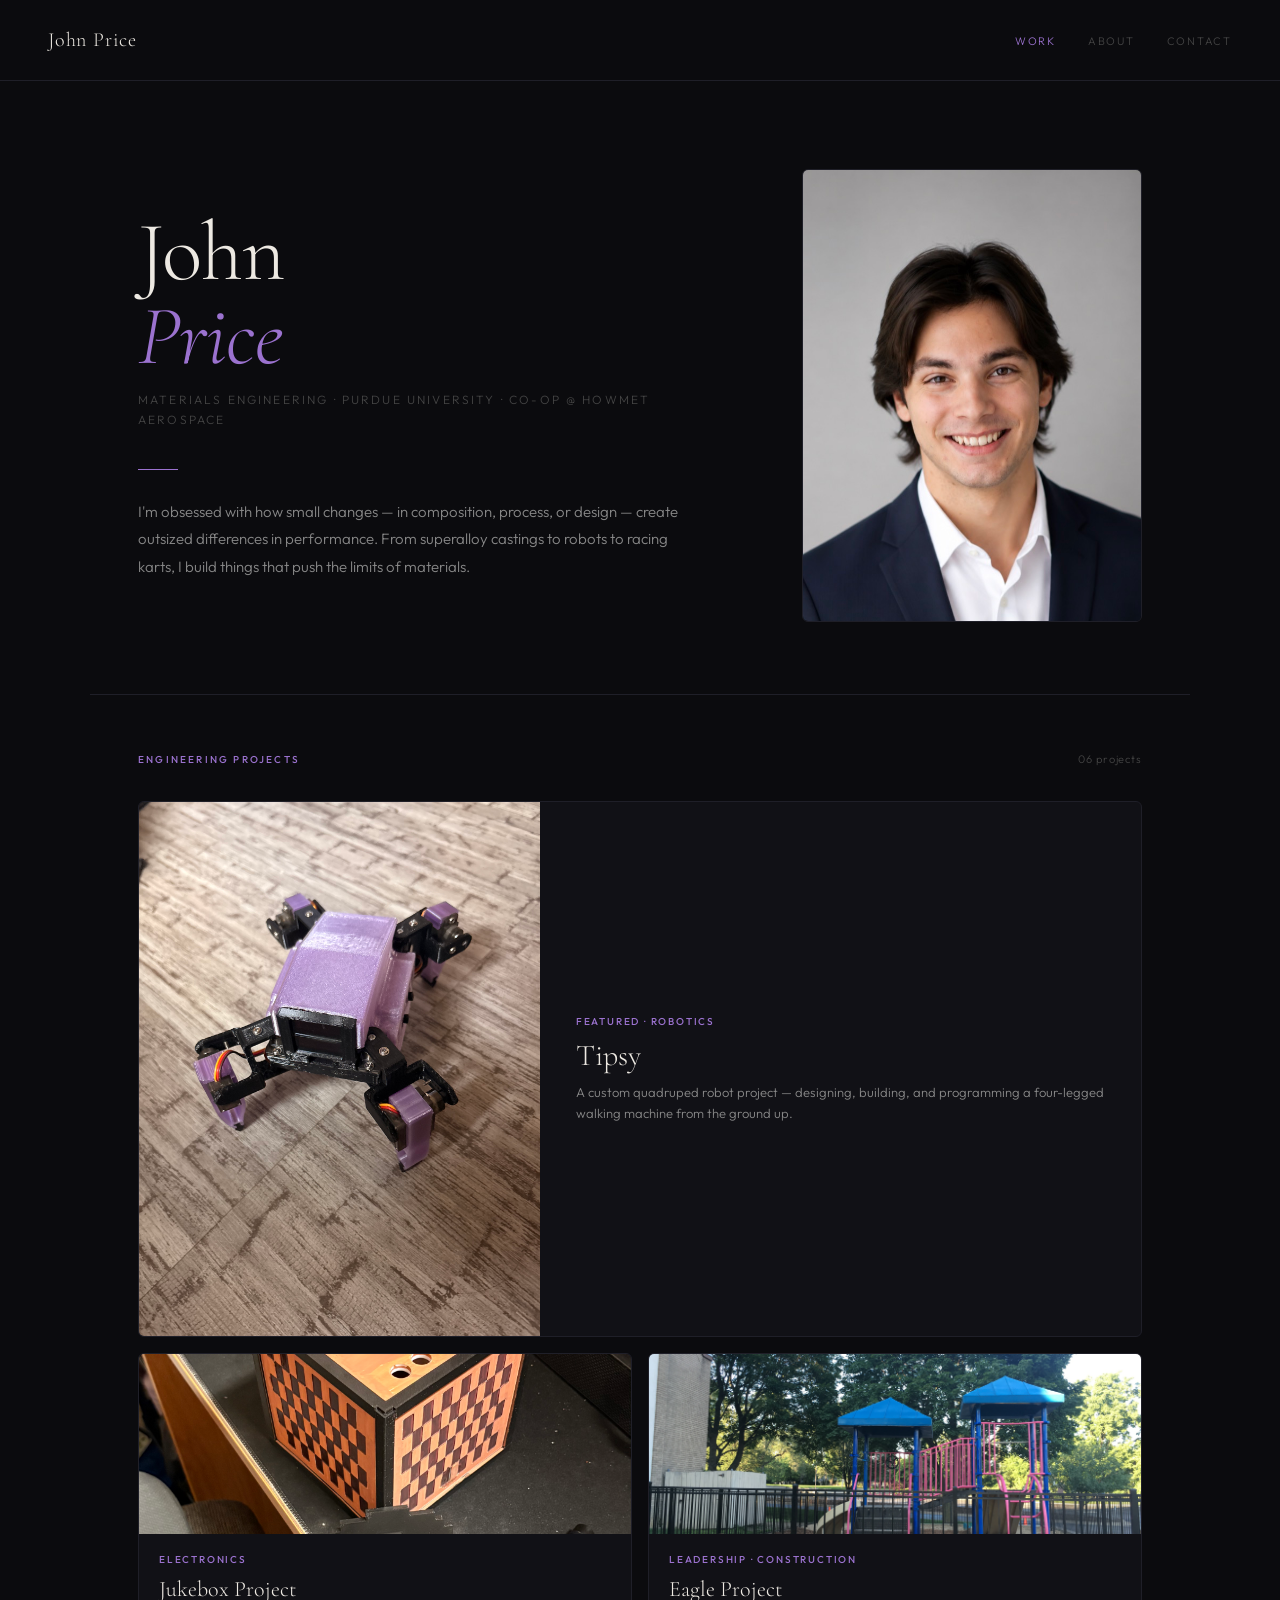
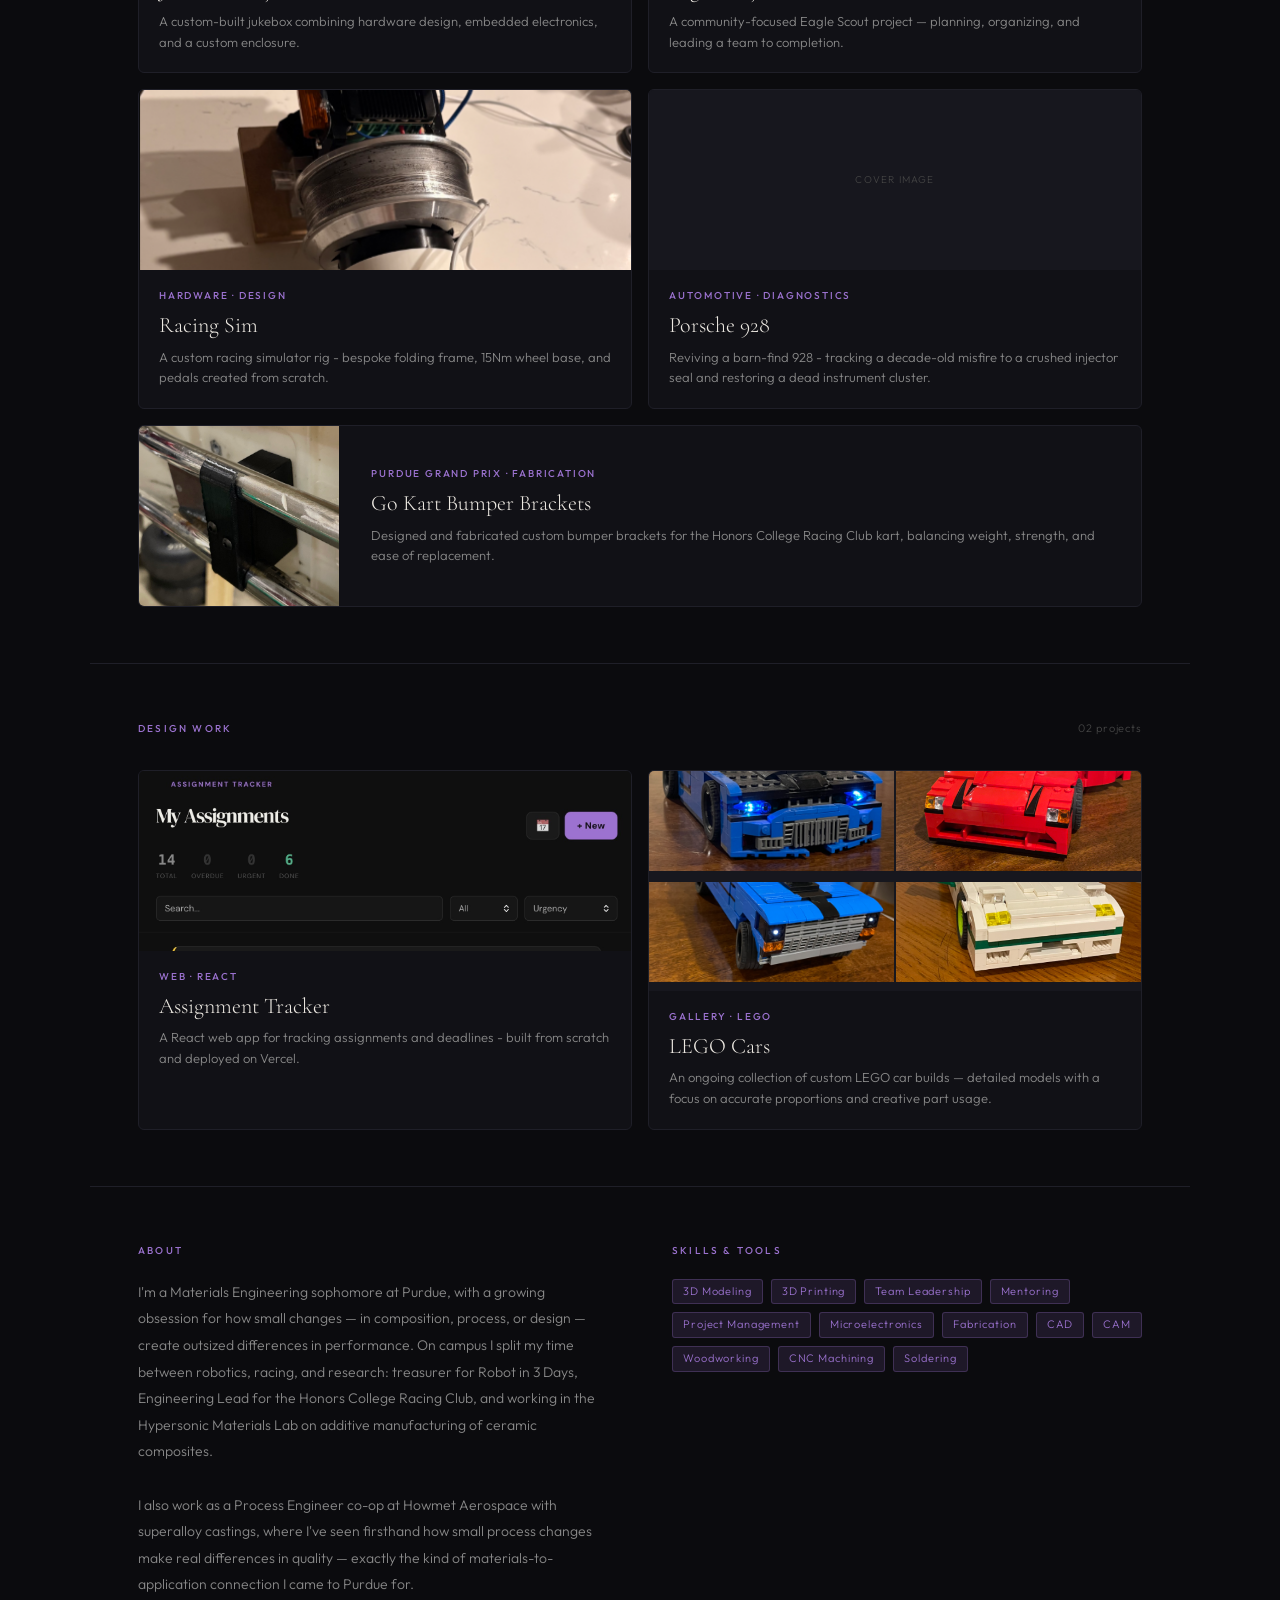
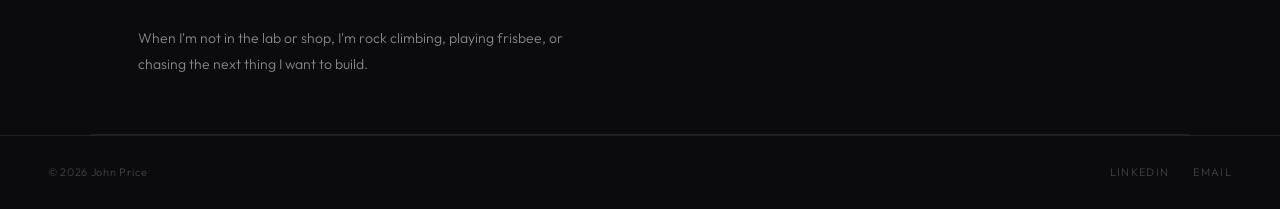
==== commit ee229f4c: "Update index.html" ====
--- a/index.html
+++ b/index.html
@@ -239,6 +239,17 @@
     }
   </style>
 </head>
+
+<!-- Google tag (gtag.js) -->
+<script async src="https://www.googletagmanager.com/gtag/js?id=G-E9ZX9YN6R5"></script>
+<script>
+  window.dataLayer = window.dataLayer || [];
+  function gtag(){dataLayer.push(arguments);}
+  gtag('js', new Date());
+
+  gtag('config', 'G-E9ZX9YN6R5');
+</script>
+
 <body>
 
   <nav>
@@ -330,16 +341,16 @@
         </div>
       </a>
 
-      <!-- MIDI Guitar -->
-       <a href="projects/midi-guitar.html" class="project-card fade-up">
-        <div class="card-image">
-          <!-- <img src="../images/midi-cover.jpg" alt="MIDI Guitar"> -->
+      <!-- 928 -->
+       <a href="projects/928.html" class="project-card fade-up">
+        <div class="card-image">
+          <!-- <img src="../images/928-cover.jpg" alt="Porsche 928"> -->
           <div class="img-placeholder">Cover image</div>
         </div>
         <div class="card-body">
-          <div class="card-tag">Electronics · Design</div>
-          <h2 class="card-title">MIDI Guitar</h2>
-          <p class="card-desc">A custom-built MIDI guitar with integrated electronics and a unique aesthetic design.</p>
+          <div class="card-tag">Automotive · Diagnostics</div>
+          <h2 class="card-title">Porsche 928</h2>
+          <p class="card-desc">Reviving a barn-find 928 - tracking a decade-old misfire to a crushed injector seal and restoring a dead instrument cluster.</p>
         </div>
       </a>
 
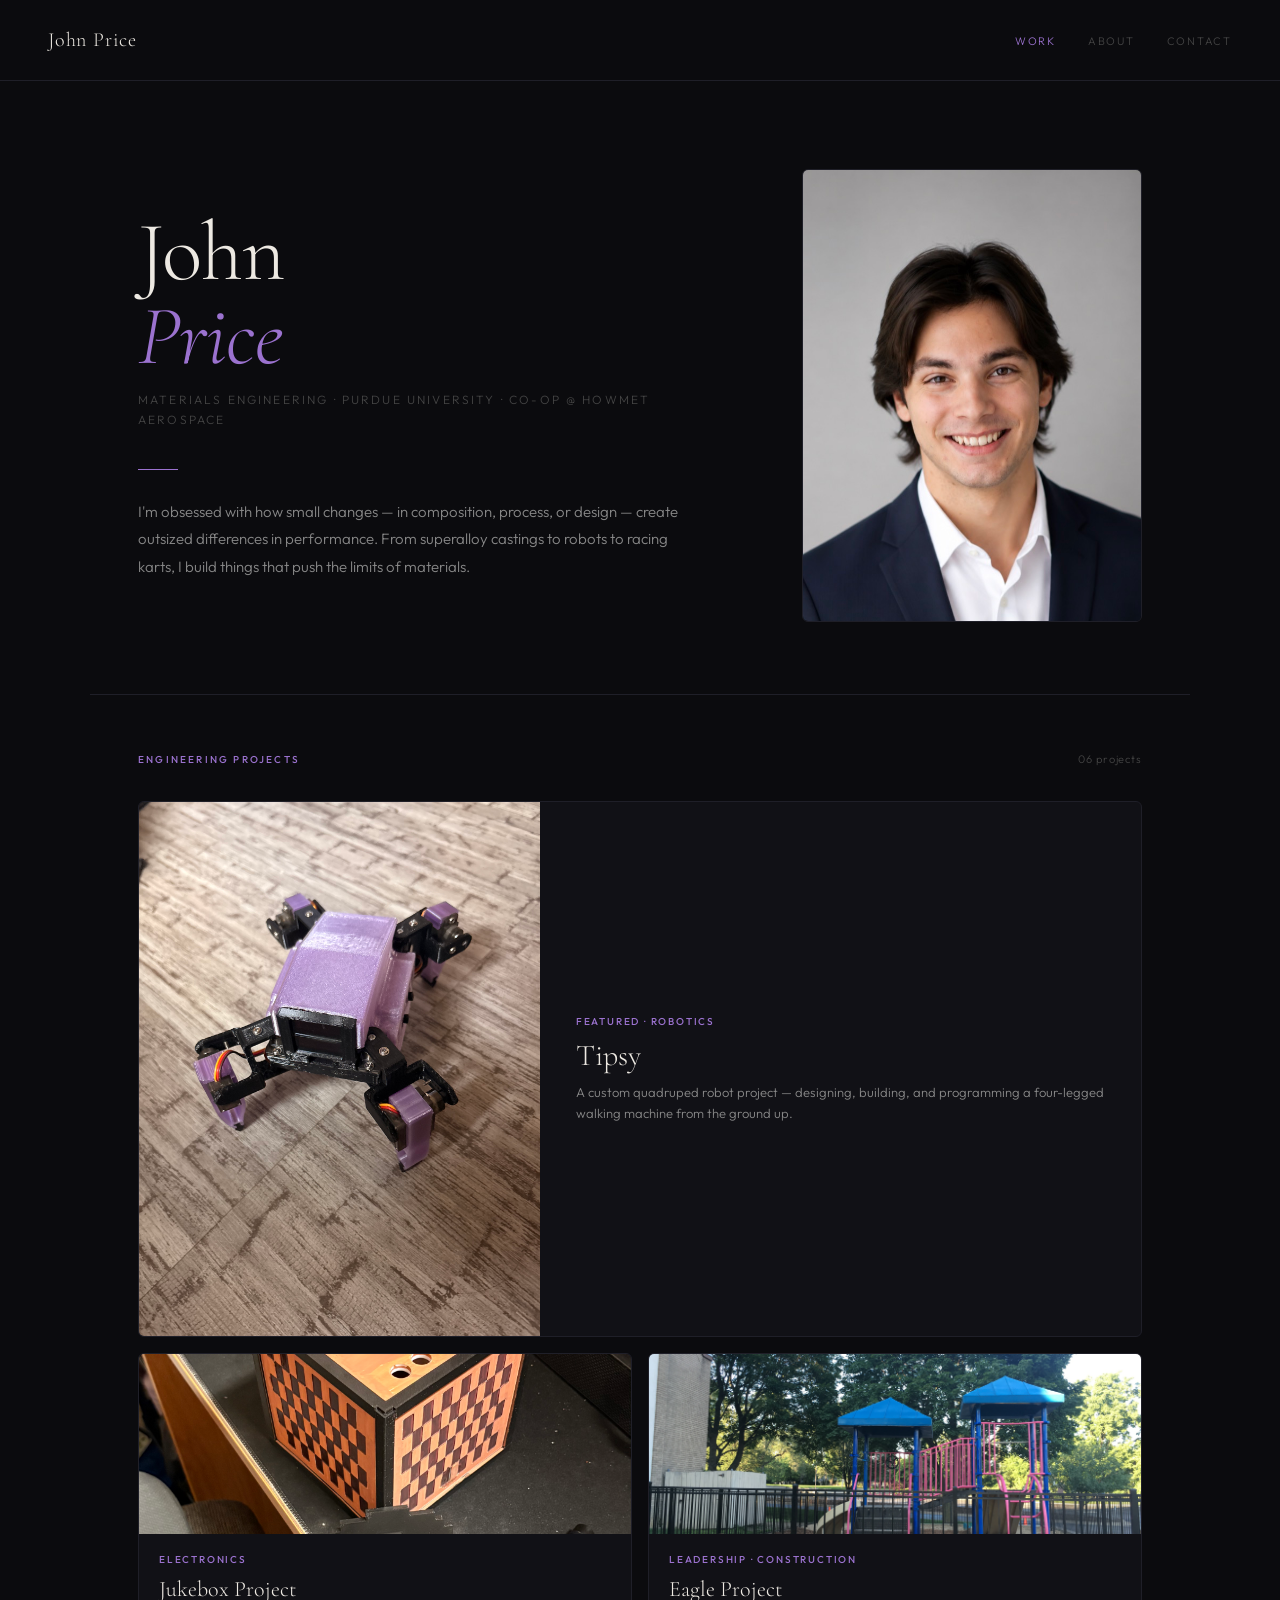
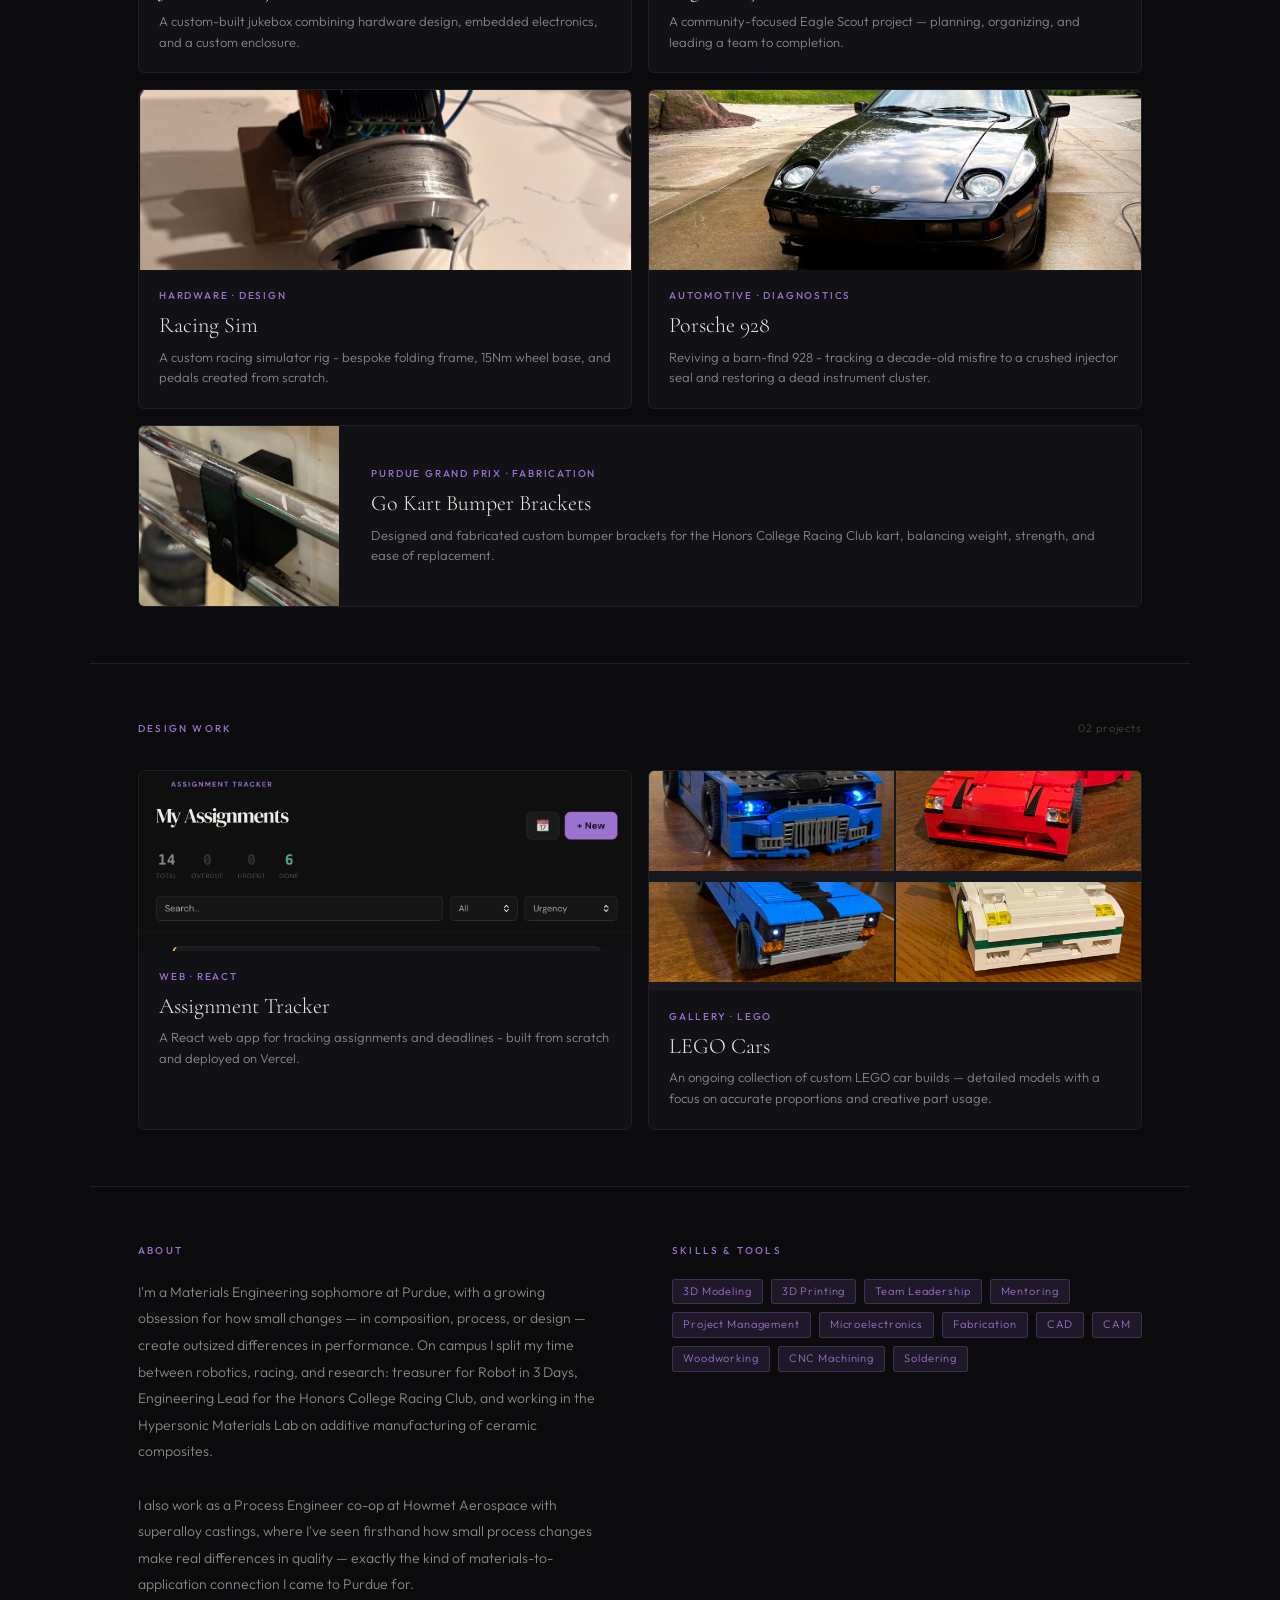
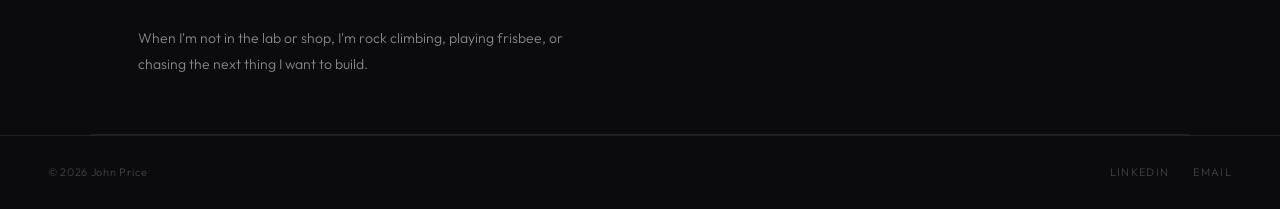
==== commit 21d071a6: "Update index.html" ====
--- a/index.html
+++ b/index.html
@@ -344,8 +344,7 @@
       <!-- 928 -->
        <a href="projects/928.html" class="project-card fade-up">
         <div class="card-image">
-          <!-- <img src="../images/928-cover.jpg" alt="Porsche 928"> -->
-          <div class="img-placeholder">Cover image</div>
+          <img src="../images/928-cover.jpeg" alt="Porsche 928">
         </div>
         <div class="card-body">
           <div class="card-tag">Automotive · Diagnostics</div>
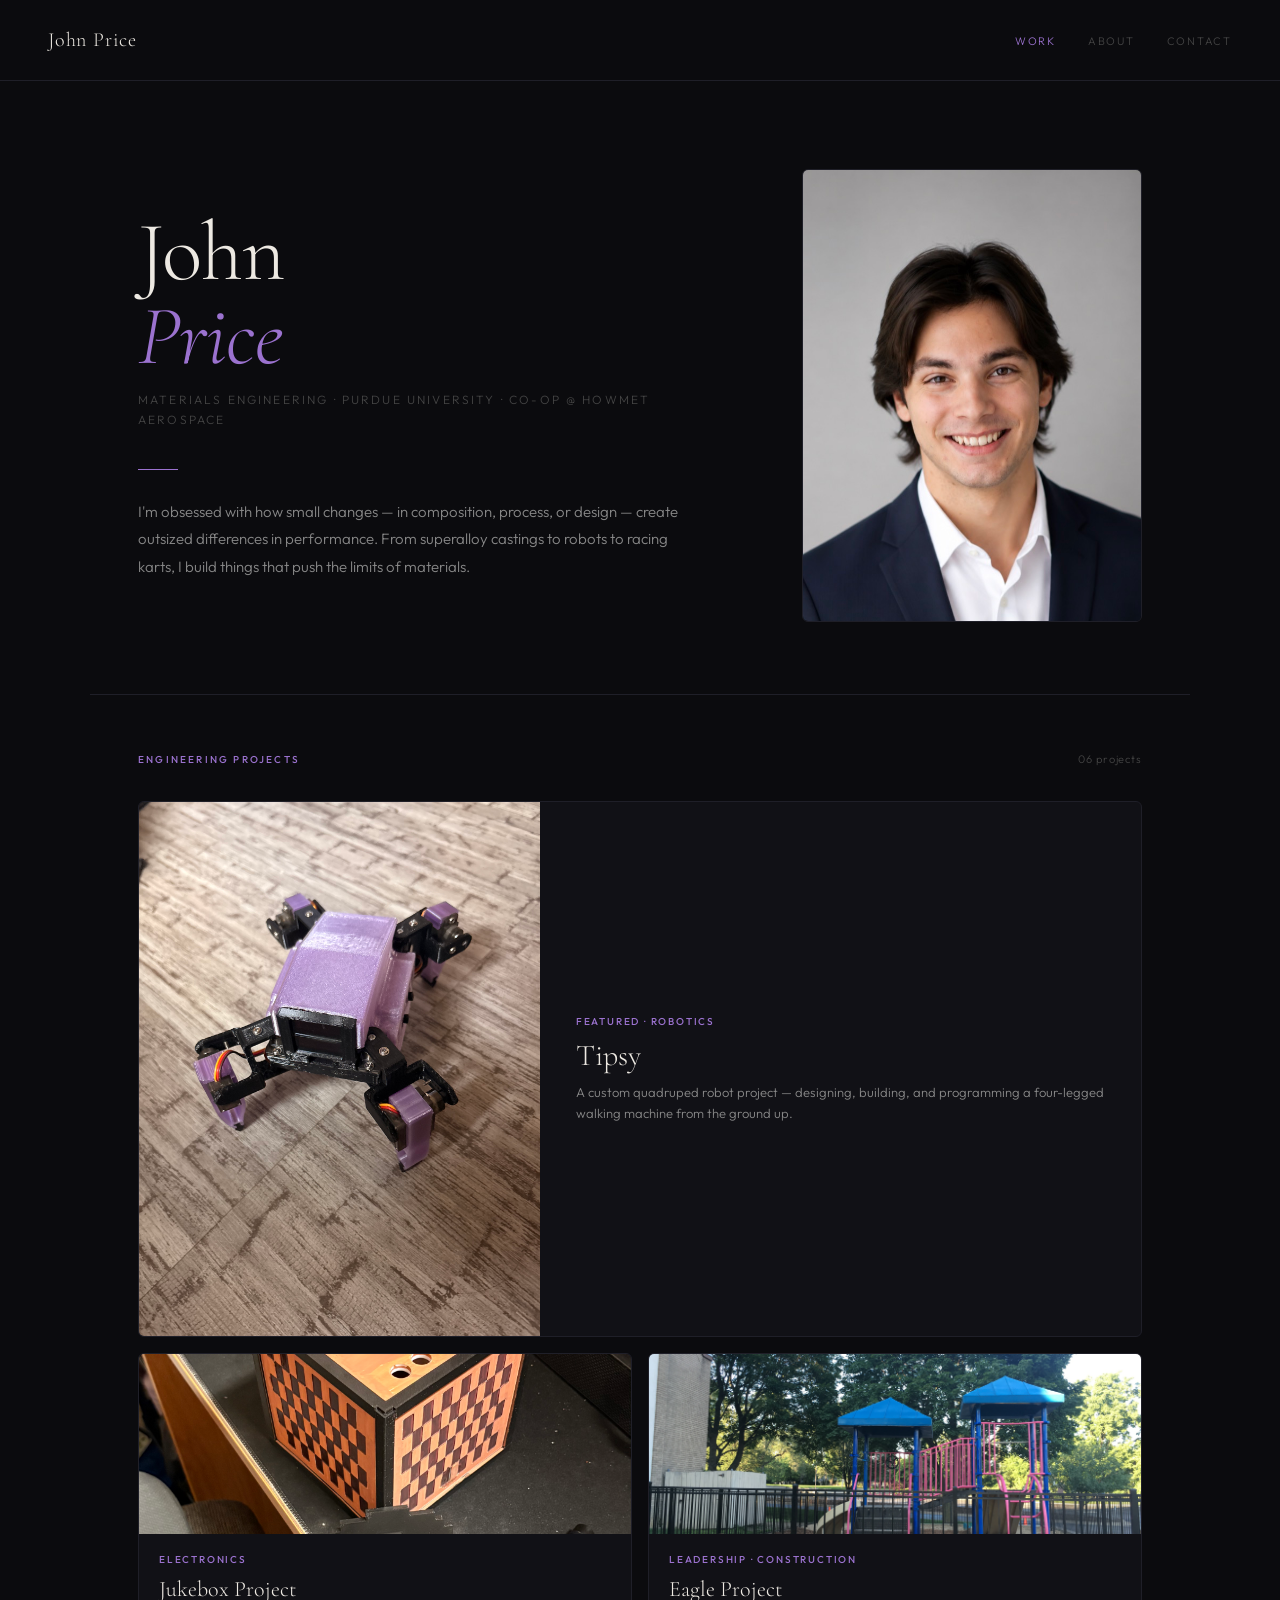
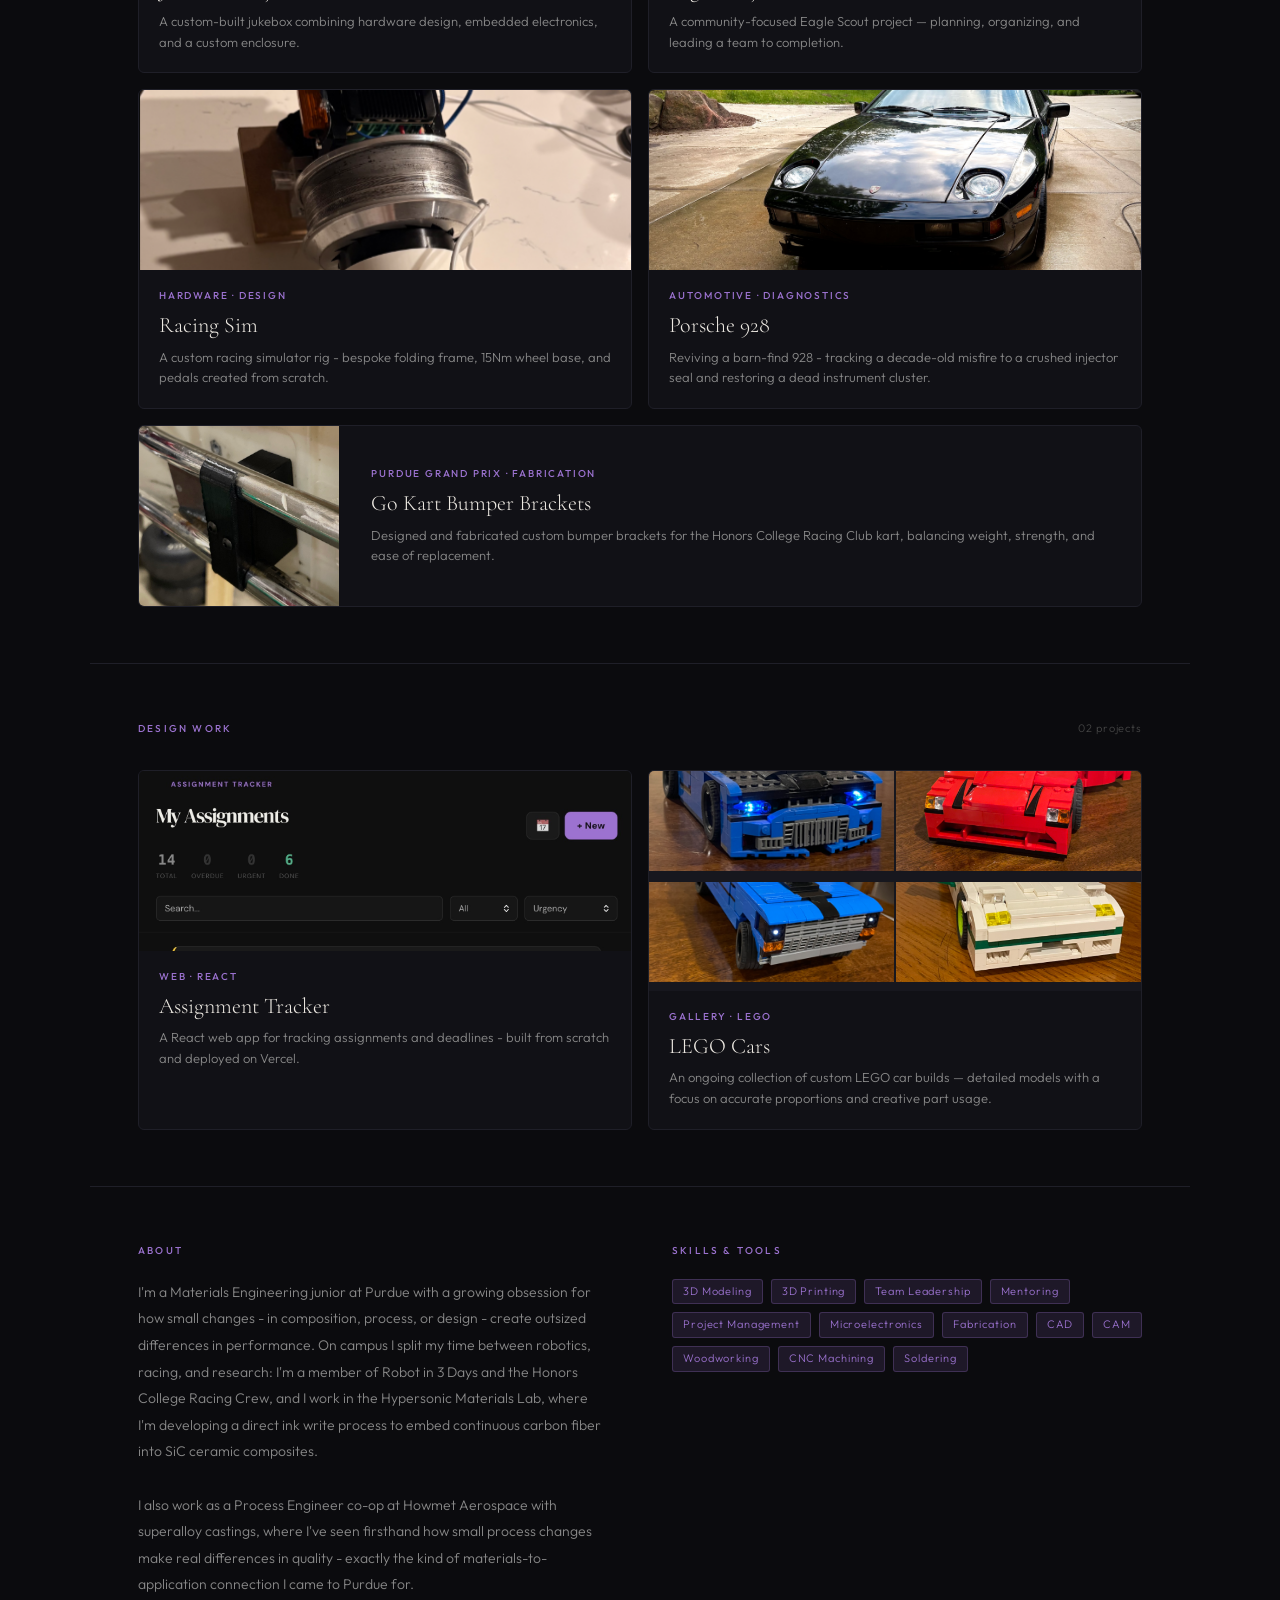
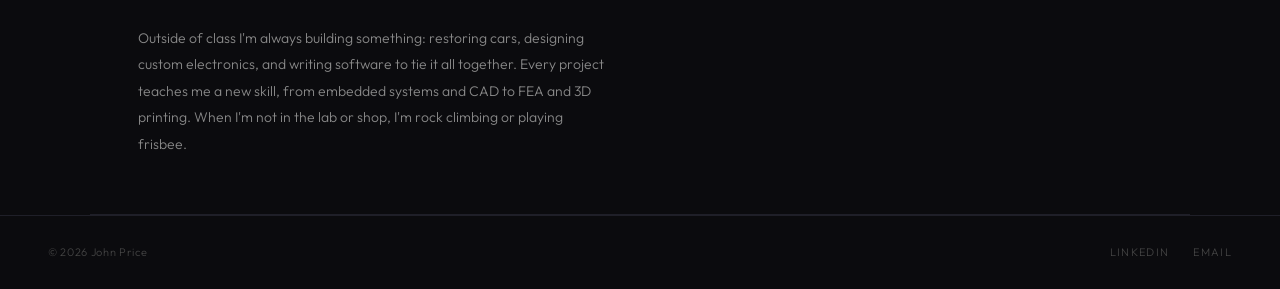
==== commit c2520b9f: "Update index.html Updating bio for Junior year" ====
--- a/index.html
+++ b/index.html
@@ -415,11 +415,11 @@
     <div>
       <p class="section-label" style="margin-bottom: 20px;">About</p>
       <p class="about-text">
-        I'm a Materials Engineering sophomore at Purdue, with a growing obsession for how small changes — in composition, process, or design — create outsized differences in performance. On campus I split my time between robotics, racing, and research: treasurer for Robot in 3 Days, Engineering Lead for the Honors College Racing Club, and working in the Hypersonic Materials Lab on additive manufacturing of ceramic composites.
+        I'm a Materials Engineering junior at Purdue with a growing obsession for how small changes - in composition, process, or design - create outsized differences in performance. On campus I split my time between robotics, racing, and research: I'm a member of Robot in 3 Days and the Honors College Racing Crew, and I work in the Hypersonic Materials Lab, where I'm developing a direct ink write process to embed continuous carbon fiber into SiC ceramic composites.
         <br><br>
-        I also work as a Process Engineer co-op at Howmet Aerospace with superalloy castings, where I've seen firsthand how small process changes make real differences in quality — exactly the kind of materials-to-application connection I came to Purdue for.
+        I also work as a Process Engineer co-op at Howmet Aerospace with superalloy castings, where I've seen firsthand how small process changes make real differences in quality - exactly the kind of materials-to-application connection I came to Purdue for.
         <br><br>
-        When I'm not in the lab or shop, I'm rock climbing, playing frisbee, or chasing the next thing I want to build.
+        Outside of class I'm always building something: restoring cars, designing custom electronics, and writing software to tie it all together. Every project teaches me a new skill, from embedded systems and CAD to FEA and 3D printing. When I'm not in the lab or shop, I'm rock climbing or playing frisbee.
       </p>
     </div>
     <div>
